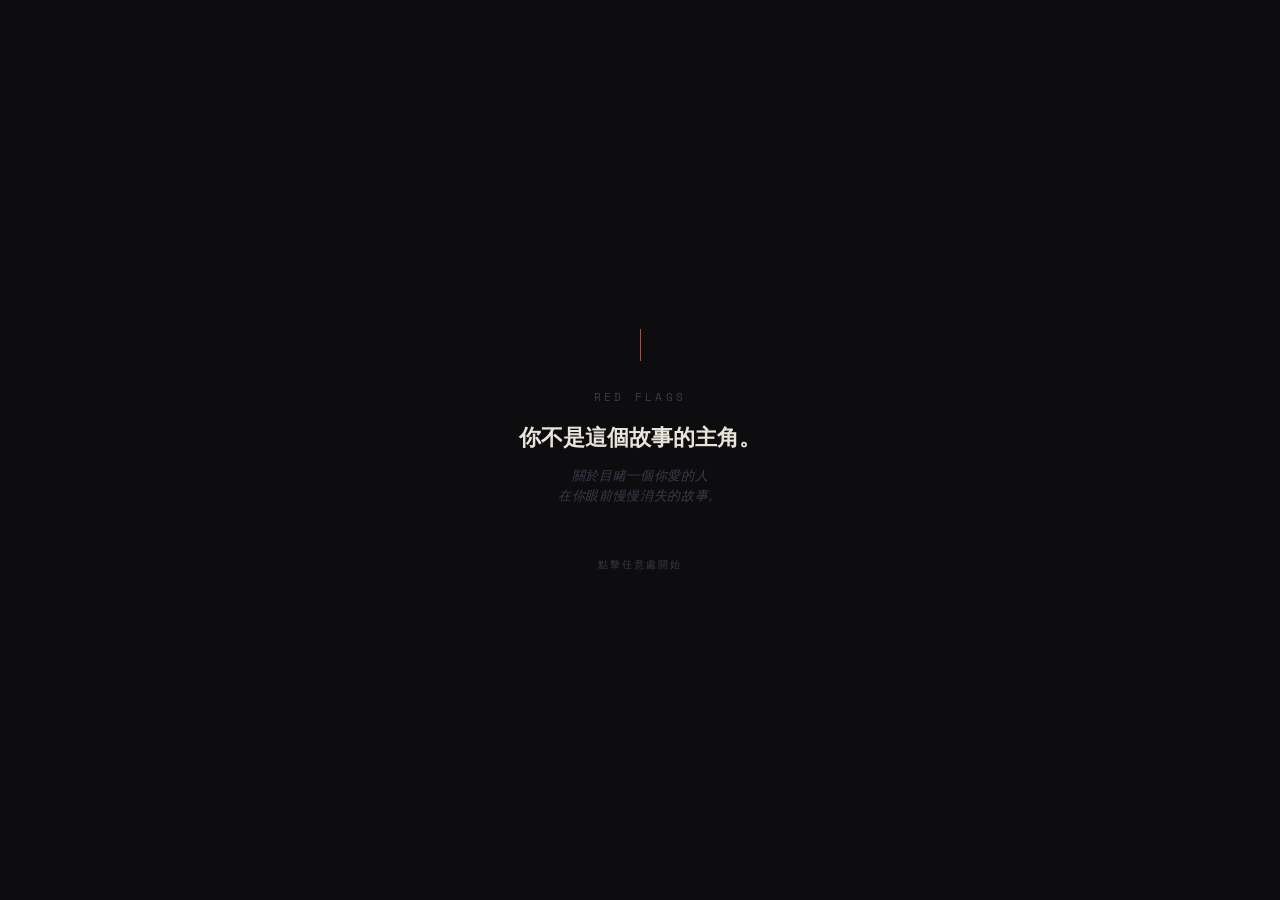
==== index.html @ 8259af72 "中文化全介面 + 側欄改為結局後才揭露 - 將所有 UI 標籤、故事對話、選項、結局文字翻譯為繁體中文 - 側欄（追蹤時間軸）遊戲進行中隱藏，進入結局畫面才顯示 - 解決手機畫面過窄問題（側欄不佔遊戲" ====
<!DOCTYPE html>
<html lang="zh-Hant">
<head>
<meta charset="UTF-8">
<meta name="viewport" content="width=device-width, initial-scale=1.0">
<title>Red Flags</title>
<link href="https://fonts.googleapis.com/css2?family=Lora:ital,wght@0,400;0,600;1,400&family=Space+Mono:ital@0;1&display=swap" rel="stylesheet">
<link rel="stylesheet" href="css/style.css">
</head>
<body>

<div class="title-screen" id="titleScreen" onclick="startGame()">
  <div class="title-accent"></div>
  <div class="title-line t1">Red Flags</div>
  <div class="title-line t2">你不是這個故事的主角。</div>
  <div class="title-line t3">關於目睹一個你愛的人<br>在你眼前慢慢消失的故事。</div>
  <div class="title-line t4">點擊任意處開始</div>
</div>

<div class="sa-delta" id="saDelta"></div>
<div class="telltale-prompt" id="telltalePrompt"></div>

<aside class="timeline" id="timelineSidebar">
  <div class="timeline-header">
    <div class="timeline-title">追蹤中</div>
    <div class="timeline-name">Hannah Chen</div>
    <div class="timeline-sub">31 歲 · 行銷</div>
  </div>
  <div class="sa-bar-wrap">
    <div class="sa-bar-label">自我察覺 <span id="saLabel">完整</span></div>
    <div class="sa-bar-track"><div class="sa-bar-fill" id="saBarFill" style="width:70%;background:var(--green)"></div></div>
  </div>
  <div class="last-noted-wrap" id="lastNotedWrap">
    <div class="last-noted-label">最後記錄</div>
    <div class="last-noted-text" id="lastNotedText">—</div>
  </div>
  <div class="timeline-scroll" id="timelineScroll"></div>
</aside>

<main class="main">
  <div class="chat-header">
    <div class="avatar" id="avatar">H</div>
    <div>
      <div class="chat-name">Hannah Chen</div>
      <div class="chat-status" id="chatStatus">2023年3月</div>
    </div>
  </div>
  <div class="messages" id="messages"></div>
  <div class="epilogue-screen" id="epilogueScreen"></div>
  <div class="choices" id="choicesArea" style="display:none">
    <div class="choices-label">你會怎麼回應？</div>
  </div>
  <div class="nav-area" id="navArea">
    <button class="nav-btn" id="prevBtn" onclick="navigate(-1)" disabled>← 上一段</button>
    <span class="nav-progress" id="navProgress">1 / 7</span>
    <button class="nav-btn" id="nextBtn" onclick="navigate(1)">下一段 →</button>
  </div>
</main>

<script src="js/stories/hannah.js"></script>
<script src="js/cases.js"></script>
<script src="js/engine.js"></script>
</body>
</html>
---- css/style.css ----
*, *::before, *::after { box-sizing:border-box; margin:0; padding:0; }
:root {
  --bg:#0d0d0f; --surface:#14141a; --surface2:#1c1c26;
  --border:#2a2a38; --text:#e8e4dc; --text-dim:#7a7590; --text-dimmer:#3d3a4a;
  --accent:#c9453a; --accent-soft:rgba(201,69,58,0.15);
  --green:#3a8a6e; --green-soft:rgba(58,138,110,0.12);
  --warning:#b8860b; --warning-soft:rgba(184,134,11,0.12);
  --font-serif:'Lora', serif; --font-mono:'Space Mono', monospace;
}
body { background:var(--bg); color:var(--text); font-family:var(--font-serif); height:100vh; display:flex; overflow:hidden; }

/* SIDEBAR */
.timeline { width:230px; min-width:230px; background:var(--surface); border-right:1px solid var(--border); display:none; flex-direction:column; overflow:hidden; }
.timeline.revealed { display:flex; }
.timeline-header { padding:20px 16px 14px; border-bottom:1px solid var(--border); }
.timeline-title { font-family:var(--font-mono); font-size:9px; letter-spacing:0.2em; color:var(--text-dim); text-transform:uppercase; }
.timeline-name { font-size:15px; font-weight:600; margin-top:4px; }
.timeline-sub { font-size:11px; color:var(--text-dim); margin-top:2px; font-family:var(--font-mono); }

/* self-awareness bar */
.sa-bar-wrap { padding:14px 16px 12px; border-bottom:1px solid var(--border); }
.sa-bar-label { font-family:var(--font-mono); font-size:9px; letter-spacing:0.15em; color:var(--text-dimmer); text-transform:uppercase; margin-bottom:6px; display:flex; justify-content:space-between; }
.sa-bar-label span { color:var(--text-dim); }
.sa-bar-track { height:3px; background:var(--border); border-radius:2px; overflow:hidden; }
.sa-bar-fill { height:100%; border-radius:2px; transition:width 0.6s ease, background 0.6s ease; }

.timeline-scroll { flex:1; overflow-y:auto; padding:16px 0; scrollbar-width:thin; scrollbar-color:var(--border) transparent; }
.month-label { font-family:var(--font-mono); font-size:9px; letter-spacing:0.15em; color:var(--text-dimmer); text-transform:uppercase; padding:8px 16px 4px; }
.event-item { padding:8px 16px 8px 36px; position:relative; cursor:pointer; transition:background 0.15s; border-left:2px solid transparent; }
.event-item:hover { background:var(--surface2); }
.event-item.active { background:var(--surface2); border-left-color:var(--accent); }
.event-item.locked { opacity:0.35; cursor:default; pointer-events:none; }
.event-dot { position:absolute; left:14px; top:50%; transform:translateY(-50%); width:7px; height:7px; border-radius:50%; background:var(--text-dimmer); }
.event-item.active .event-dot { background:var(--accent); }
.event-item.has-flag .event-dot { background:var(--warning); }
.event-item.danger .event-dot { background:var(--accent); }
.event-item.sweet .event-dot { background:var(--green); }
.event-line { position:absolute; left:17px; top:calc(50% + 4px); width:1px; height:calc(100% - 4px + 12px); background:var(--border); }
.event-title { font-size:12px; color:var(--text-dim); line-height:1.4; }
.event-item.active .event-title, .event-item:hover .event-title { color:var(--text); }
.event-date { font-family:var(--font-mono); font-size:9px; color:var(--text-dimmer); margin-top:2px; }

/* MAIN */
.main { flex:1; display:flex; flex-direction:column; overflow:hidden; }
.chat-header { padding:16px 24px; border-bottom:1px solid var(--border); display:flex; align-items:center; gap:12px; background:var(--surface); }
.avatar { width:36px; height:36px; border-radius:50%; background:linear-gradient(135deg,#4a3f6b,#2d3a5a); display:flex; align-items:center; justify-content:center; font-size:14px; flex-shrink:0; transition:all 0.8s; }
.avatar.faded { opacity:0.2; filter:grayscale(1) blur(0.5px); }
.chat-name { font-weight:600; font-size:15px; }
.chat-status { font-family:var(--font-mono); font-size:10px; color:var(--text-dim); margin-top:1px; }

.messages { flex:1; overflow-y:auto; padding:24px; display:flex; flex-direction:column; scrollbar-width:thin; scrollbar-color:var(--border) transparent; }
.msg-group { margin-bottom:20px; }
.msg-sender { font-family:var(--font-mono); font-size:10px; letter-spacing:0.1em; margin-bottom:6px; color:var(--text-dim); }
.msg-sender.her { color:#8b9fd4; }
.msg-sender.you { color:var(--green); text-align:right; }
.bubble-row { display:flex; flex-direction:column; gap:4px; margin-bottom:2px; }
.bubble-row.you { align-items:flex-end; }
.bubble { max-width:72%; padding:10px 14px; border-radius:16px; font-size:14px; line-height:1.6; white-space:pre-line; }
.bubble.her { background:var(--surface2); border-radius:4px 16px 16px 16px; }
.bubble.you { background:#1e3a2f; border-radius:16px 4px 16px 16px; color:#a8d4b8; text-align:right; }
.bubble.you.opt-b { background:#2a2a1e; color:#c8c4a0; }
.bubble-time { font-family:var(--font-mono); font-size:9px; color:var(--text-dimmer); margin-top:2px; padding:0 4px; }
.bubble-row.you .bubble-time { text-align:right; }

/* Typing indicator */
.typing-indicator { display:flex; align-items:center; gap:4px; padding:10px 14px; background:var(--surface2); border-radius:4px 16px 16px 16px; width:fit-content; min-width:44px; }
.typing-dot { width:5px; height:5px; border-radius:50%; background:var(--text-dimmer); animation:typingBounce 1.2s ease infinite; }
.typing-dot:nth-child(2) { animation-delay:0.2s; }
.typing-dot:nth-child(3) { animation-delay:0.4s; }
@keyframes typingBounce { 0%,60%,100%{transform:translateY(0);opacity:0.4} 30%{transform:translateY(-4px);opacity:1} }

.system-alert { margin:16px 0; padding:12px 16px; border-left:2px solid var(--warning); background:var(--warning-soft); border-radius:0 8px 8px 0; }
.system-alert.danger { border-left-color:var(--accent); background:var(--accent-soft); }
.system-label { font-family:var(--font-mono); font-size:9px; letter-spacing:0.15em; color:var(--warning); text-transform:uppercase; margin-bottom:4px; }
.system-alert.danger .system-label { color:var(--accent); }
.system-text { font-size:12px; color:var(--text-dim); line-height:1.5; font-family:var(--font-mono); white-space:pre-line; }

.romance-mirror { margin:20px 0; padding:16px 20px; border:1px solid var(--border); border-radius:8px; background:var(--surface); position:relative; overflow:hidden; }
.romance-mirror::before { content:''; position:absolute; top:0; left:0; right:0; height:2px; background:linear-gradient(90deg,transparent,var(--accent),transparent); }
.mirror-label { font-family:var(--font-mono); font-size:9px; letter-spacing:0.2em; color:var(--accent); text-transform:uppercase; margin-bottom:10px; }
.mirror-question { font-size:13px; color:var(--text-dim); font-style:italic; line-height:1.6; margin-bottom:12px; white-space:pre-line; }
.mirror-refs { display:flex; flex-wrap:wrap; gap:6px; }
.mirror-tag { font-family:var(--font-mono); font-size:10px; padding:3px 8px; border:1px solid var(--accent); border-radius:20px; color:var(--accent); opacity:0.7; }

/* SA delta toast */
.sa-delta { position:fixed; bottom:100px; right:24px; font-family:var(--font-mono); font-size:11px; padding:6px 12px; border-radius:4px; opacity:0; transition:opacity 0.3s; pointer-events:none; z-index:100; }
.sa-delta.pos { background:var(--green-soft); color:var(--green); border:1px solid var(--green); }
.sa-delta.neg { background:var(--accent-soft); color:var(--accent); border:1px solid var(--accent); }
.sa-delta.show { opacity:1; }

/* Telltale-style center prompt */
.telltale-prompt {
  position:fixed; bottom:140px; left:50%; transform:translateX(-50%);
  font-family:var(--font-mono); font-size:11px; letter-spacing:0.12em;
  color:var(--text-dimmer); background:var(--surface);
  border:1px solid var(--border); border-radius:3px;
  padding:7px 16px; white-space:nowrap;
  opacity:0; transition:opacity 0.5s ease;
  pointer-events:none; z-index:99;
}
.telltale-prompt.show { opacity:1; }

/* Last noted — sidebar below SA bar */
.last-noted-wrap {
  padding:10px 16px 12px; border-bottom:1px solid var(--border);
}
.last-noted-label {
  font-family:var(--font-mono); font-size:9px; letter-spacing:0.15em;
  color:var(--text-dimmer); text-transform:uppercase; margin-bottom:5px;
}
.last-noted-text {
  font-family:var(--font-serif); font-size:12px; color:var(--text-dimmer);
  font-style:italic; line-height:1.5;
  transition:opacity 0.4s ease;
}
.last-noted-text.updating { opacity:0; }

/* Choice annotation (small italic below each button) */
.choice-note {
  font-family:var(--font-mono); font-size:10px; color:var(--text-dimmer);
  font-style:italic; padding:4px 14px 6px; line-height:1.4;
  display:none;
}

/* EPILOGUE */
.epilogue-screen { flex:1; overflow-y:auto; padding:40px 48px; display:none; flex-direction:column; scrollbar-width:thin; scrollbar-color:var(--border) transparent; }
.epilogue-screen.visible { display:flex; animation:fadeIn 1s ease both; }

.ep-sa-status { display:flex; align-items:center; gap:16px; padding:16px 20px; background:var(--surface); border:1px solid var(--border); border-radius:6px; margin-bottom:40px; }
.ep-sa-label { font-family:var(--font-mono); font-size:9px; letter-spacing:0.15em; color:var(--text-dimmer); text-transform:uppercase; }
.ep-sa-value { font-family:var(--font-mono); font-size:12px; color:var(--text-dim); margin-top:3px; }
.ep-sa-value.high { color:var(--green); }
.ep-sa-value.mid { color:var(--warning); }
.ep-sa-value.low { color:var(--accent); }

.ck-log { margin-bottom:48px; }
.ck-log-header { display:flex; justify-content:space-between; align-items:baseline; border-bottom:1px solid var(--border); padding-bottom:10px; margin-bottom:0; }
.ck-log-subject { font-family:var(--font-mono); font-size:11px; color:var(--text-dim); letter-spacing:0.1em; }
.ck-log-date { font-family:var(--font-mono); font-size:10px; color:var(--text-dimmer); }
.ck-entry { padding:16px 0; border-bottom:1px solid var(--border); display:flex; gap:20px; animation:fadeUp 0.4s ease both; }
.ck-entry-date { font-family:var(--font-mono); font-size:10px; color:var(--text-dimmer); min-width:90px; padding-top:2px; flex-shrink:0; }
.ck-entry-body { flex:1; }
.ck-entry-title { font-family:var(--font-mono); font-size:11px; color:var(--text-dim); margin-bottom:6px; letter-spacing:0.05em; }
.ck-entry-text { font-size:13px; color:var(--text-dim); line-height:1.8; white-space:pre-line; }
.ck-entry-text.void { color:var(--text-dimmer); font-family:var(--font-mono); font-size:11px; }
.ck-entry.rare { border-left:2px solid var(--accent); padding-left:14px; margin-left:-16px; }
.ck-entry.rare .ck-entry-title { color:var(--accent); }

.last-online-strip { display:flex; align-items:center; gap:10px; padding:14px 18px; background:var(--surface); border:1px solid var(--border); border-radius:6px; margin:24px 0; }
.lo-dot { width:8px; height:8px; border-radius:50%; background:var(--text-dimmer); flex-shrink:0; }
.lo-text { font-family:var(--font-mono); font-size:11px; color:var(--text-dimmer); }

.your-voice { margin:32px 0; padding:20px 24px; border-left:2px solid var(--border); }
.your-voice-label { font-family:var(--font-mono); font-size:9px; letter-spacing:0.2em; color:var(--text-dimmer); text-transform:uppercase; margin-bottom:12px; }
.your-voice-text { font-size:14px; color:var(--text-dim); line-height:1.9; font-style:italic; white-space:pre-line; }

.stat-block { margin-top:48px; padding-top:24px; border-top:1px solid var(--border); text-align:center; }
.stat-main { font-family:var(--font-mono); font-size:13px; color:var(--accent); letter-spacing:0.06em; line-height:2; }
.stat-sub { font-family:var(--font-mono); font-size:10px; color:var(--text-dimmer); margin-top:8px; line-height:2; }
.resources { margin-top:16px; font-family:var(--font-mono); font-size:10px; color:var(--text-dimmer); line-height:2.2; }

/* Epilogue Mirror */
.ep-mirror {
  margin:0 0 48px; padding:28px 32px;
  border:1px solid var(--border); border-radius:6px;
  background:var(--surface); position:relative; overflow:hidden;
}
.ep-mirror::before {
  content:''; position:absolute; top:0; left:0; right:0; height:2px;
  background:linear-gradient(90deg,transparent,var(--text-dimmer),transparent);
}
.ep-mirror-label {
  font-family:var(--font-mono); font-size:9px; letter-spacing:0.2em;
  color:var(--text-dimmer); text-transform:uppercase; margin-bottom:20px;
}
.ep-mirror-text {
  font-size:14px; color:var(--text-dim); line-height:2.1;
  white-space:pre-line; margin-bottom:20px;
}
.ep-mirror-sources {
  font-family:var(--font-mono); font-size:10px; color:var(--text-dimmer);
  margin-bottom:6px; letter-spacing:0.05em;
}
.ep-mirror-tags { display:flex; flex-wrap:wrap; gap:6px; }
.ep-mirror-tag {
  font-family:var(--font-mono); font-size:10px; padding:3px 10px;
  border:1px solid var(--border); border-radius:20px; color:var(--text-dimmer);
}

/* Case reference block */
.ep-cases { margin:0 0 48px; }
.ep-cases-header {
  display:flex; justify-content:space-between; align-items:baseline;
  border-bottom:1px solid var(--border); padding-bottom:10px; margin-bottom:0;
}
.ep-cases-title {
  font-family:var(--font-mono); font-size:11px; color:var(--text-dim); letter-spacing:0.1em;
}
.ep-cases-sub {
  font-family:var(--font-mono); font-size:10px; color:var(--text-dimmer);
}
.ep-case-entry {
  padding:18px 0; border-bottom:1px solid var(--border);
  display:flex; gap:20px; animation:fadeUp 0.4s ease both;
}
.ep-case-type {
  font-family:var(--font-mono); font-size:9px; letter-spacing:0.1em;
  color:var(--text-dimmer); text-transform:uppercase;
  min-width:60px; padding-top:3px; flex-shrink:0;
}
.ep-case-type.real { color:var(--accent); opacity:0.7; }
.ep-case-type.fiction { color:#8b9fd4; opacity:0.7; }
.ep-case-body { flex:1; }
.ep-case-title {
  font-family:var(--font-mono); font-size:11px; color:var(--text-dim);
  margin-bottom:6px; letter-spacing:0.04em;
}
.ep-case-quote {
  font-size:13px; color:var(--text-dimmer); line-height:1.8;
  font-style:italic; margin-bottom:4px;
}

.replay-area { margin-top:40px; text-align:center; padding-bottom:40px; }
.replay-btn { font-family:var(--font-mono); font-size:11px; letter-spacing:0.1em; color:var(--text-dimmer); background:none; border:1px solid var(--border); padding:8px 20px; border-radius:4px; cursor:pointer; transition:all 0.15s; }
.replay-btn:hover { color:var(--text); border-color:var(--text-dim); }
.replay-note { font-family:var(--font-mono); font-size:10px; color:var(--text-dimmer); margin-top:10px; }

.choices { padding:16px 24px 20px; border-top:1px solid var(--border); background:var(--surface); display:flex; flex-direction:column; gap:8px; }
.choices-label { font-family:var(--font-mono); font-size:9px; letter-spacing:0.15em; color:var(--text-dimmer); text-transform:uppercase; margin-bottom:4px; }
.choice-btn { background:var(--surface2); border:1px solid var(--border); border-radius:8px; padding:10px 14px; color:var(--text-dim); font-size:13px; font-family:var(--font-serif); cursor:pointer; text-align:left; transition:all 0.15s; line-height:1.5; }
.choice-btn:hover { border-color:var(--text-dimmer); color:var(--text); background:#1e1e28; }
.choice-btn.sel-a { border-color:var(--green); color:#a8d4b8; background:var(--green-soft); }
.choice-btn.sel-b { border-color:var(--warning); color:#d4c080; background:var(--warning-soft); }
.nav-area { padding:12px 24px; border-top:1px solid var(--border); display:flex; justify-content:space-between; align-items:center; background:var(--surface); }
.nav-btn { font-family:var(--font-mono); font-size:11px; letter-spacing:0.1em; color:var(--text-dim); background:none; border:1px solid var(--border); padding:7px 14px; border-radius:4px; cursor:pointer; transition:all 0.15s; }
.nav-btn:hover { color:var(--text); border-color:var(--text-dim); }
.nav-btn:disabled { opacity:0.2; cursor:default; }
.nav-progress { font-family:var(--font-mono); font-size:10px; color:var(--text-dimmer); }

@keyframes fadeUp { from{opacity:0;transform:translateY(8px)} to{opacity:1;transform:translateY(0)} }
@keyframes fadeIn { from{opacity:0} to{opacity:1} }
.msg-group, .system-alert, .romance-mirror { animation:fadeUp 0.35s ease both; }
::-webkit-scrollbar { width:4px; }
::-webkit-scrollbar-thumb { background:var(--border); border-radius:2px; }

/* TITLE SCREEN */
.title-screen {
  position:fixed; inset:0; background:var(--bg);
  display:flex; flex-direction:column; align-items:center; justify-content:center;
  z-index:1000; cursor:pointer;
}
.title-screen.hiding {
  animation:fadeIn 0.6s ease reverse both;
  pointer-events:none;
}
.title-line {
  font-family:var(--font-mono); color:var(--text-dimmer);
  text-align:center; opacity:0;
}
.title-line.t1 {
  font-size:11px; letter-spacing:0.3em; text-transform:uppercase;
  animation:fadeUp 0.8s ease 0.3s both;
}
.title-line.t2 {
  font-size:22px; color:var(--text); font-family:var(--font-serif);
  font-weight:600; margin:18px 0 12px;
  animation:fadeUp 0.8s ease 0.9s both;
}
.title-line.t3 {
  font-size:13px; letter-spacing:0.05em; font-style:italic;
  animation:fadeUp 0.8s ease 1.5s both;
}
.title-line.t4 {
  font-size:10px; letter-spacing:0.2em; text-transform:uppercase;
  margin-top:52px; color:var(--text-dimmer);
  animation:fadeUp 0.8s ease 2.4s both;
}
.title-accent {
  width:1px; height:32px; background:var(--accent);
  margin:0 auto 28px;
  animation:fadeIn 0.6s ease 0.6s both;
  opacity:0;
}

/* MOBILE RESPONSIVE */
@media (max-width: 680px) {
  body { flex-direction:column; overflow:hidden; }

  .timeline.revealed {
    width:100%; min-width:0;
    border-right:none; border-bottom:1px solid var(--border);
    flex-direction:row; align-items:stretch;
    height:auto; flex-shrink:0; overflow:hidden;
  }
  .timeline-header { padding:10px 14px; border-bottom:none; border-right:1px solid var(--border); min-width:120px; flex-shrink:0; }
  .timeline-title { display:none; }
  .timeline-name { font-size:13px; }
  .timeline-sub { font-size:10px; margin-top:1px; }

  .sa-bar-wrap {
    padding:10px 14px; border-bottom:none; border-right:1px solid var(--border);
    flex-shrink:0; min-width:110px; display:flex; flex-direction:column; justify-content:center;
  }
  .sa-bar-label { font-size:8px; margin-bottom:4px; }

  .last-noted-wrap { display:none; }

  .timeline-scroll {
    flex:1; overflow-x:auto; overflow-y:hidden;
    display:flex; flex-direction:row; align-items:center;
    padding:0 12px; gap:0;
  }
  .month-label { display:none; }
  .event-item {
    padding:8px 10px 8px 22px; border-left:none;
    border-bottom:2px solid transparent; white-space:nowrap;
    flex-shrink:0;
  }
  .event-item.active { border-left:none; border-bottom-color:var(--accent); }
  .event-line { display:none; }
  .event-dot { left:8px; }
  .event-date { display:none; }
  .event-title { font-size:11px; }

  .main { flex:1; overflow:hidden; min-height:0; }

  .chat-header { padding:10px 14px; }
  .avatar { width:28px; height:28px; font-size:11px; }
  .chat-name { font-size:13px; }
  .chat-status { font-size:9px; }

  .messages { padding:14px; }
  .bubble { max-width:88%; font-size:13px; }

  .choices { padding:12px 14px 14px; gap:6px; }
  .choice-btn { padding:12px 14px; font-size:13px; min-height:48px; }
  .nav-area { padding:10px 14px; }
  .nav-btn { padding:9px 14px; font-size:11px; min-height:44px; }

  .epilogue-screen { padding:20px 18px; }
  .ep-mirror { padding:20px 18px; }
  .ep-mirror-text { font-size:13px; }
  .ep-case-entry { gap:12px; }
  .ep-case-type { min-width:44px; font-size:8px; }

  .telltale-prompt { font-size:10px; bottom:100px; max-width:80vw; text-align:center; white-space:normal; }

  .sa-delta { bottom:80px; right:12px; font-size:10px; }

  .title-line.t2 { font-size:18px; }
  .title-line.t3 { font-size:12px; padding:0 32px; }
}
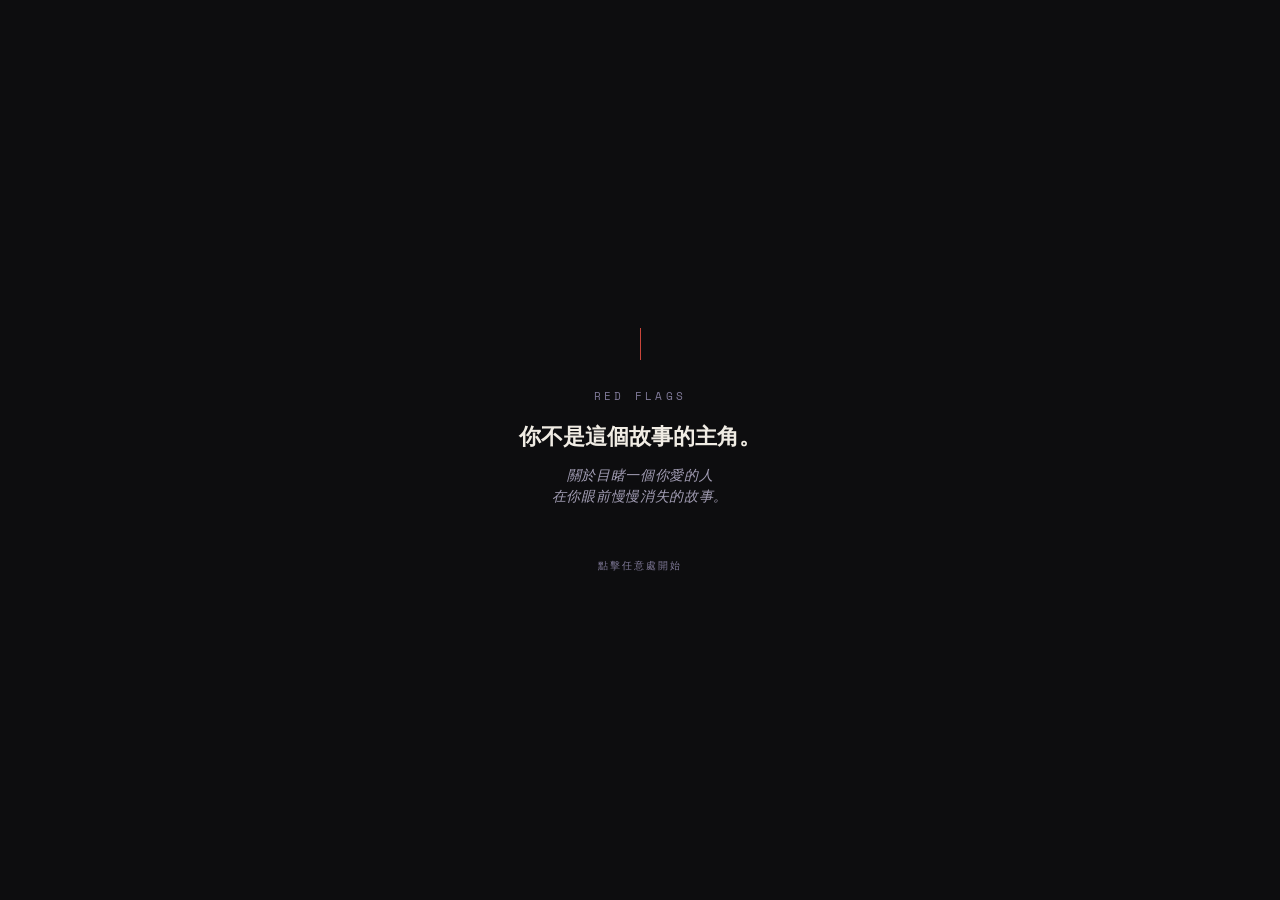
==== commit 9b3fc11c: "Hannah 實驗收尾：時間蒙太奇＋零回饋修正＋可讀性與節奏調整＋回顧側欄 - 移除 SA delta toast（違反零回饋立場的舊設計殘留） - 新增四段章節間「碎片蒙太奇」過場（6月/8月/10" ====
--- a/index.html
+++ b/index.html
@@ -17,8 +17,8 @@
   <div class="title-line t4">點擊任意處開始</div>
 </div>
 
-<div class="sa-delta" id="saDelta"></div>
 <div class="telltale-prompt" id="telltalePrompt"></div>
+<div class="interlude" id="interludeScreen"></div>
 
 <aside class="timeline" id="timelineSidebar">
   <div class="timeline-header">
@@ -44,6 +44,7 @@
       <div class="chat-name">Hannah Chen</div>
       <div class="chat-status" id="chatStatus">2023年3月</div>
     </div>
+    <button class="peek-btn" id="peekBtn" onclick="togglePeek()">回顧</button>
   </div>
   <div class="messages" id="messages"></div>
   <div class="epilogue-screen" id="epilogueScreen"></div>
--- a/css/style.css
+++ b/css/style.css
@@ -1,7 +1,7 @@
 *, *::before, *::after { box-sizing:border-box; margin:0; padding:0; }
 :root {
   --bg:#0d0d0f; --surface:#14141a; --surface2:#1c1c26;
-  --border:#2a2a38; --text:#e8e4dc; --text-dim:#7a7590; --text-dimmer:#3d3a4a;
+  --border:#2a2a38; --text:#f0ece4; --text-dim:#a39eb5; --text-dimmer:#807a99;
   --accent:#c9453a; --accent-soft:rgba(201,69,58,0.15);
   --green:#3a8a6e; --green-soft:rgba(58,138,110,0.12);
   --warning:#b8860b; --warning-soft:rgba(184,134,11,0.12);
@@ -12,6 +12,14 @@
 /* SIDEBAR */
 .timeline { width:230px; min-width:230px; background:var(--surface); border-right:1px solid var(--border); display:none; flex-direction:column; overflow:hidden; }
 .timeline.revealed { display:flex; }
+
+/* 遊戲中的「回顧」模式：只給足跡，不給 SA 條與未來事件 */
+.timeline.peek { display:flex; }
+.timeline.peek .sa-bar-wrap { display:none; }
+.timeline.peek .event-item.locked, .timeline.peek .month-label.locked { display:none; }
+
+.peek-btn { margin-left:auto; font-family:var(--font-mono); font-size:11px; letter-spacing:0.1em; color:var(--text-dim); background:none; border:1px solid var(--border); border-radius:4px; padding:6px 14px; cursor:pointer; transition:all 0.15s; }
+.peek-btn:hover { color:var(--text); border-color:var(--text-dim); }
 .timeline-header { padding:20px 16px 14px; border-bottom:1px solid var(--border); }
 .timeline-title { font-family:var(--font-mono); font-size:9px; letter-spacing:0.2em; color:var(--text-dim); text-transform:uppercase; }
 .timeline-name { font-size:15px; font-weight:600; margin-top:4px; }
@@ -36,7 +44,7 @@
 .event-item.danger .event-dot { background:var(--accent); }
 .event-item.sweet .event-dot { background:var(--green); }
 .event-line { position:absolute; left:17px; top:calc(50% + 4px); width:1px; height:calc(100% - 4px + 12px); background:var(--border); }
-.event-title { font-size:12px; color:var(--text-dim); line-height:1.4; }
+.event-title { font-size:13px; color:var(--text-dim); line-height:1.4; }
 .event-item.active .event-title, .event-item:hover .event-title { color:var(--text); }
 .event-date { font-family:var(--font-mono); font-size:9px; color:var(--text-dimmer); margin-top:2px; }
 
@@ -50,16 +58,16 @@
 
 .messages { flex:1; overflow-y:auto; padding:24px; display:flex; flex-direction:column; scrollbar-width:thin; scrollbar-color:var(--border) transparent; }
 .msg-group { margin-bottom:20px; }
-.msg-sender { font-family:var(--font-mono); font-size:10px; letter-spacing:0.1em; margin-bottom:6px; color:var(--text-dim); }
+.msg-sender { font-family:var(--font-mono); font-size:11px; letter-spacing:0.1em; margin-bottom:6px; color:var(--text-dim); }
 .msg-sender.her { color:#8b9fd4; }
 .msg-sender.you { color:var(--green); text-align:right; }
 .bubble-row { display:flex; flex-direction:column; gap:4px; margin-bottom:2px; }
 .bubble-row.you { align-items:flex-end; }
-.bubble { max-width:72%; padding:10px 14px; border-radius:16px; font-size:14px; line-height:1.6; white-space:pre-line; }
+.bubble { max-width:72%; padding:10px 14px; border-radius:16px; font-size:16px; line-height:1.75; white-space:pre-line; }
 .bubble.her { background:var(--surface2); border-radius:4px 16px 16px 16px; }
-.bubble.you { background:#1e3a2f; border-radius:16px 4px 16px 16px; color:#a8d4b8; text-align:right; }
-.bubble.you.opt-b { background:#2a2a1e; color:#c8c4a0; }
-.bubble-time { font-family:var(--font-mono); font-size:9px; color:var(--text-dimmer); margin-top:2px; padding:0 4px; }
+.bubble.you { background:#1e3a2f; border-radius:16px 4px 16px 16px; color:#c5e6d1; text-align:right; }
+.bubble.you.opt-b { background:#2a2a1e; color:#ded9ba; }
+.bubble-time { font-family:var(--font-mono); font-size:10px; color:var(--text-dimmer); margin-top:2px; padding:0 4px; }
 .bubble-row.you .bubble-time { text-align:right; }
 
 /* Typing indicator */
@@ -73,29 +81,31 @@
 .system-alert.danger { border-left-color:var(--accent); background:var(--accent-soft); }
 .system-label { font-family:var(--font-mono); font-size:9px; letter-spacing:0.15em; color:var(--warning); text-transform:uppercase; margin-bottom:4px; }
 .system-alert.danger .system-label { color:var(--accent); }
-.system-text { font-size:12px; color:var(--text-dim); line-height:1.5; font-family:var(--font-mono); white-space:pre-line; }
+.system-text { font-size:13px; color:var(--text-dim); line-height:1.6; font-family:var(--font-mono); white-space:pre-line; }
 
 .romance-mirror { margin:20px 0; padding:16px 20px; border:1px solid var(--border); border-radius:8px; background:var(--surface); position:relative; overflow:hidden; }
 .romance-mirror::before { content:''; position:absolute; top:0; left:0; right:0; height:2px; background:linear-gradient(90deg,transparent,var(--accent),transparent); }
-.mirror-label { font-family:var(--font-mono); font-size:9px; letter-spacing:0.2em; color:var(--accent); text-transform:uppercase; margin-bottom:10px; }
-.mirror-question { font-size:13px; color:var(--text-dim); font-style:italic; line-height:1.6; margin-bottom:12px; white-space:pre-line; }
+.mirror-label { font-family:var(--font-mono); font-size:11px; letter-spacing:0.2em; color:var(--accent); text-transform:uppercase; margin-bottom:10px; }
+.mirror-question { font-size:15px; color:var(--text); font-style:italic; line-height:1.7; margin-bottom:12px; white-space:pre-line; }
 .mirror-refs { display:flex; flex-wrap:wrap; gap:6px; }
 .mirror-tag { font-family:var(--font-mono); font-size:10px; padding:3px 8px; border:1px solid var(--accent); border-radius:20px; color:var(--accent); opacity:0.7; }
 
-/* SA delta toast */
-.sa-delta { position:fixed; bottom:100px; right:24px; font-family:var(--font-mono); font-size:11px; padding:6px 12px; border-radius:4px; opacity:0; transition:opacity 0.3s; pointer-events:none; z-index:100; }
-.sa-delta.pos { background:var(--green-soft); color:var(--green); border:1px solid var(--green); }
-.sa-delta.neg { background:var(--accent-soft); color:var(--accent); border:1px solid var(--accent); }
-.sa-delta.show { opacity:1; }
+/* Interlude — 章節之間的時間流逝蒙太奇 */
+.interlude { position:fixed; inset:0; background:var(--bg); z-index:200; display:flex; flex-direction:column; align-items:center; justify-content:center; text-align:center; padding:40px 24px; cursor:pointer; opacity:0; pointer-events:none; transition:opacity 0.6s ease; }
+.interlude.visible { opacity:1; pointer-events:auto; }
+.interlude-period { font-family:var(--font-mono); font-size:11px; letter-spacing:0.25em; color:var(--text-dimmer); margin-bottom:36px; }
+.interlude-text { font-size:17px; line-height:2.1; color:var(--text); white-space:pre-line; max-width:440px; min-height:160px; opacity:0; transition:opacity 0.5s ease; }
+.interlude-text.show { opacity:1; }
+.interlude-hint { font-family:var(--font-mono); font-size:10px; letter-spacing:0.15em; color:var(--text-dimmer); margin-top:44px; }
 
 /* Telltale-style center prompt */
 .telltale-prompt {
   position:fixed; bottom:140px; left:50%; transform:translateX(-50%);
-  font-family:var(--font-mono); font-size:11px; letter-spacing:0.12em;
-  color:var(--text-dimmer); background:var(--surface);
-  border:1px solid var(--border); border-radius:3px;
-  padding:7px 16px; white-space:nowrap;
-  opacity:0; transition:opacity 0.5s ease;
+  font-family:var(--font-mono); font-size:12px; letter-spacing:0.12em;
+  color:var(--text); background:#262633;
+  border:1px solid #3e3e52; border-radius:3px;
+  padding:9px 18px; white-space:nowrap;
+  opacity:0; transition:opacity 0.6s ease;
   pointer-events:none; z-index:99;
 }
 .telltale-prompt.show { opacity:1; }
@@ -141,7 +151,7 @@
 .ck-entry-date { font-family:var(--font-mono); font-size:10px; color:var(--text-dimmer); min-width:90px; padding-top:2px; flex-shrink:0; }
 .ck-entry-body { flex:1; }
 .ck-entry-title { font-family:var(--font-mono); font-size:11px; color:var(--text-dim); margin-bottom:6px; letter-spacing:0.05em; }
-.ck-entry-text { font-size:13px; color:var(--text-dim); line-height:1.8; white-space:pre-line; }
+.ck-entry-text { font-size:15px; color:var(--text); line-height:1.8; white-space:pre-line; }
 .ck-entry-text.void { color:var(--text-dimmer); font-family:var(--font-mono); font-size:11px; }
 .ck-entry.rare { border-left:2px solid var(--accent); padding-left:14px; margin-left:-16px; }
 .ck-entry.rare .ck-entry-title { color:var(--accent); }
@@ -152,12 +162,12 @@
 
 .your-voice { margin:32px 0; padding:20px 24px; border-left:2px solid var(--border); }
 .your-voice-label { font-family:var(--font-mono); font-size:9px; letter-spacing:0.2em; color:var(--text-dimmer); text-transform:uppercase; margin-bottom:12px; }
-.your-voice-text { font-size:14px; color:var(--text-dim); line-height:1.9; font-style:italic; white-space:pre-line; }
+.your-voice-text { font-size:15px; color:var(--text); line-height:1.9; font-style:italic; white-space:pre-line; }
 
 .stat-block { margin-top:48px; padding-top:24px; border-top:1px solid var(--border); text-align:center; }
-.stat-main { font-family:var(--font-mono); font-size:13px; color:var(--accent); letter-spacing:0.06em; line-height:2; }
-.stat-sub { font-family:var(--font-mono); font-size:10px; color:var(--text-dimmer); margin-top:8px; line-height:2; }
-.resources { margin-top:16px; font-family:var(--font-mono); font-size:10px; color:var(--text-dimmer); line-height:2.2; }
+.stat-main { font-family:var(--font-mono); font-size:14px; color:var(--accent); letter-spacing:0.06em; line-height:2; }
+.stat-sub { font-family:var(--font-mono); font-size:11px; color:var(--text-dim); margin-top:8px; line-height:2; }
+.resources { margin-top:16px; font-family:var(--font-mono); font-size:11px; color:var(--text-dim); line-height:2.2; }
 
 /* Epilogue Mirror */
 .ep-mirror {
@@ -170,11 +180,11 @@
   background:linear-gradient(90deg,transparent,var(--text-dimmer),transparent);
 }
 .ep-mirror-label {
-  font-family:var(--font-mono); font-size:9px; letter-spacing:0.2em;
-  color:var(--text-dimmer); text-transform:uppercase; margin-bottom:20px;
+  font-family:var(--font-mono); font-size:11px; letter-spacing:0.2em;
+  color:var(--text-dim); text-transform:uppercase; margin-bottom:20px;
 }
 .ep-mirror-text {
-  font-size:14px; color:var(--text-dim); line-height:2.1;
+  font-size:15px; color:var(--text); line-height:2.1;
   white-space:pre-line; margin-bottom:20px;
 }
 .ep-mirror-sources {
@@ -216,7 +226,7 @@
   margin-bottom:6px; letter-spacing:0.04em;
 }
 .ep-case-quote {
-  font-size:13px; color:var(--text-dimmer); line-height:1.8;
+  font-size:14px; color:var(--text-dim); line-height:1.8;
   font-style:italic; margin-bottom:4px;
 }
 
@@ -227,7 +237,7 @@
 
 .choices { padding:16px 24px 20px; border-top:1px solid var(--border); background:var(--surface); display:flex; flex-direction:column; gap:8px; }
 .choices-label { font-family:var(--font-mono); font-size:9px; letter-spacing:0.15em; color:var(--text-dimmer); text-transform:uppercase; margin-bottom:4px; }
-.choice-btn { background:var(--surface2); border:1px solid var(--border); border-radius:8px; padding:10px 14px; color:var(--text-dim); font-size:13px; font-family:var(--font-serif); cursor:pointer; text-align:left; transition:all 0.15s; line-height:1.5; }
+.choice-btn { background:var(--surface2); border:1px solid var(--border); border-radius:8px; padding:12px 16px; color:var(--text); font-size:15px; font-family:var(--font-serif); cursor:pointer; text-align:left; transition:all 0.15s; line-height:1.6; }
 .choice-btn:hover { border-color:var(--text-dimmer); color:var(--text); background:#1e1e28; }
 .choice-btn.sel-a { border-color:var(--green); color:#a8d4b8; background:var(--green-soft); }
 .choice-btn.sel-b { border-color:var(--warning); color:#d4c080; background:var(--warning-soft); }
@@ -267,7 +277,7 @@
   animation:fadeUp 0.8s ease 0.9s both;
 }
 .title-line.t3 {
-  font-size:13px; letter-spacing:0.05em; font-style:italic;
+  font-size:14px; letter-spacing:0.05em; font-style:italic; color:var(--text-dim);
   animation:fadeUp 0.8s ease 1.5s both;
 }
 .title-line.t4 {
@@ -286,7 +296,7 @@
 @media (max-width: 680px) {
   body { flex-direction:column; overflow:hidden; }
 
-  .timeline.revealed {
+  .timeline.revealed, .timeline.peek {
     width:100%; min-width:0;
     border-right:none; border-bottom:1px solid var(--border);
     flex-direction:row; align-items:stretch;
@@ -330,10 +340,10 @@
   .chat-status { font-size:9px; }
 
   .messages { padding:14px; }
-  .bubble { max-width:88%; font-size:13px; }
+  .bubble { max-width:88%; font-size:15px; }
 
   .choices { padding:12px 14px 14px; gap:6px; }
-  .choice-btn { padding:12px 14px; font-size:13px; min-height:48px; }
+  .choice-btn { padding:12px 14px; font-size:14px; min-height:48px; }
   .nav-area { padding:10px 14px; }
   .nav-btn { padding:9px 14px; font-size:11px; min-height:44px; }
 
@@ -345,8 +355,6 @@
 
   .telltale-prompt { font-size:10px; bottom:100px; max-width:80vw; text-align:center; white-space:normal; }
 
-  .sa-delta { bottom:80px; right:12px; font-size:10px; }
-
   .title-line.t2 { font-size:18px; }
   .title-line.t3 { font-size:12px; padding:0 32px; }
 }
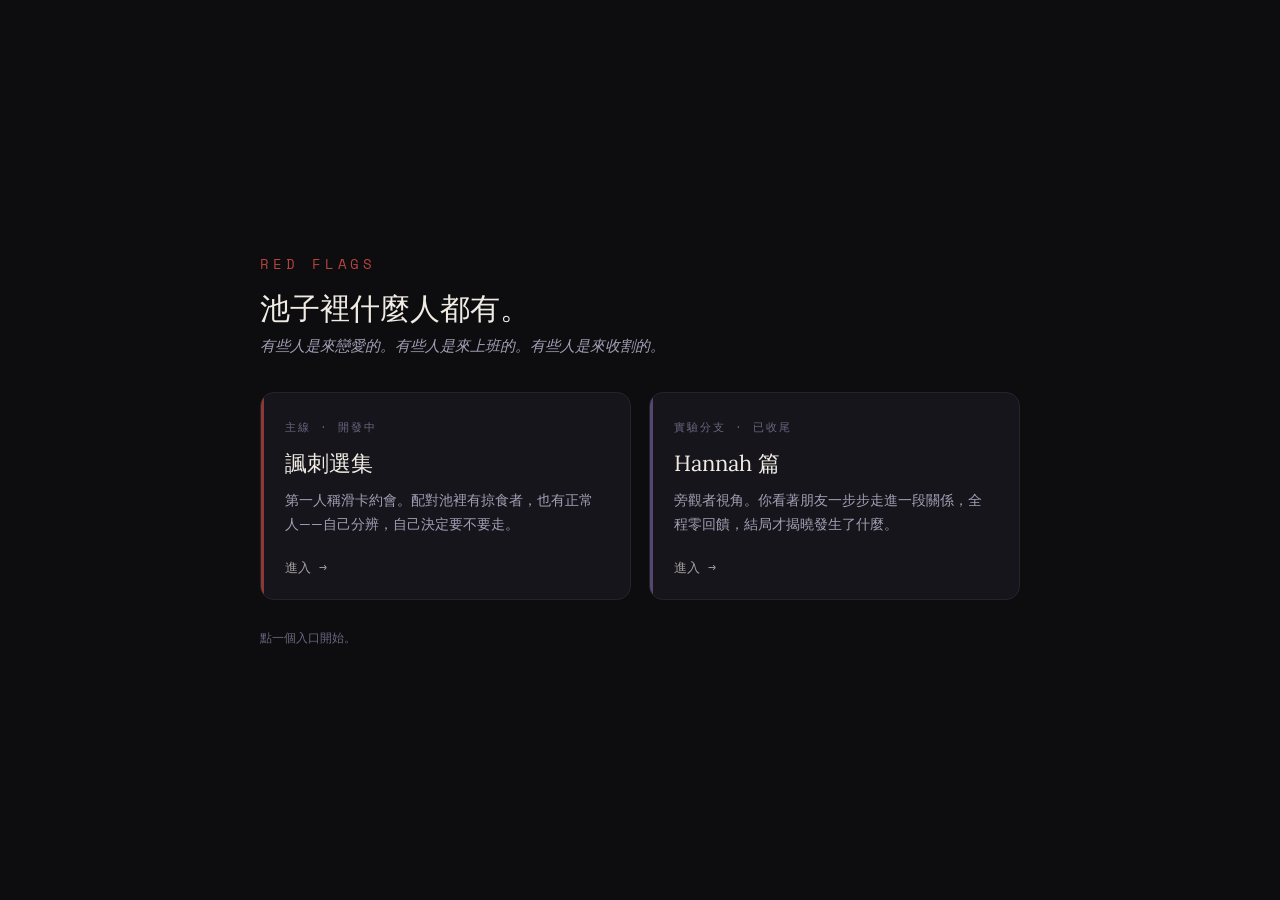
==== commit 6d0c05d8: "諷刺選集：EP3 Julian 上線＋對話改自然口語＋入口選單頁＋角色擴充流程 - 新增 EP3 自戀型 Julian（6 拍 6 結局；讀傷、偷穿好人皮、特質逆流） - 引擎：新增特質 selfdo" ====
--- a/index.html
+++ b/index.html
@@ -4,62 +4,83 @@
 <meta charset="UTF-8">
 <meta name="viewport" content="width=device-width, initial-scale=1.0">
 <title>Red Flags</title>
-<link href="https://fonts.googleapis.com/css2?family=Lora:ital,wght@0,400;0,600;1,400&family=Space+Mono:ital@0;1&display=swap" rel="stylesheet">
-<link rel="stylesheet" href="css/style.css">
+<link href="https://fonts.googleapis.com/css2?family=Lora:ital,wght@0,400;0,600;1,400&family=Space+Mono&display=swap" rel="stylesheet">
+<style>
+  :root{
+    --bg:#0d0d0f; --ink:#f0ece4; --dim:#a39eb5; --dimmer:#6b6680;
+    --line:#26232e; --card:#16151b;
+    --red:#b6443f; --purple:#6a5a8c;
+  }
+  *{box-sizing:border-box; margin:0; padding:0;}
+  body{
+    background:var(--bg); color:var(--ink);
+    font-family:'Lora', Georgia, serif;
+    min-height:100vh; display:flex; align-items:center; justify-content:center;
+    padding:32px 20px;
+  }
+  .landing{ width:100%; max-width:760px; animation:fade .8s ease both; }
+  @keyframes fade{ from{opacity:0; transform:translateY(12px);} to{opacity:1; transform:none;} }
+
+  .brand{
+    font-family:'Space Mono', monospace; letter-spacing:.28em;
+    font-size:14px; color:var(--red); margin-bottom:14px;
+  }
+  .headline{ font-size:30px; line-height:1.35; margin-bottom:8px; }
+  .tagline{ color:var(--dim); font-size:15px; margin-bottom:36px; font-style:italic; }
+
+  .cards{ display:grid; grid-template-columns:1fr 1fr; gap:18px; }
+  @media (max-width:620px){ .cards{ grid-template-columns:1fr; } }
+
+  .entry{
+    display:block; text-decoration:none; color:inherit;
+    background:var(--card); border:1px solid var(--line); border-radius:14px;
+    padding:26px 24px 22px; position:relative; overflow:hidden;
+    transition:transform .25s ease, border-color .25s ease, box-shadow .25s ease;
+  }
+  .entry::before{
+    content:''; position:absolute; left:0; top:0; bottom:0; width:3px;
+    background:var(--red); opacity:.75; transition:opacity .25s ease;
+  }
+  .entry.hannah::before{ background:var(--purple); }
+  .entry:hover{ transform:translateY(-4px); border-color:#3a3646; box-shadow:0 14px 40px rgba(0,0,0,.45); }
+  .entry:hover::before{ opacity:1; }
+
+  .tag{
+    font-family:'Space Mono', monospace; font-size:11px; letter-spacing:.18em;
+    color:var(--dimmer); margin-bottom:14px;
+  }
+  .entry.hannah .tag{ color:var(--dimmer); }
+  .title{ font-size:22px; margin-bottom:10px; }
+  .desc{ color:var(--dim); font-size:14px; line-height:1.7; margin-bottom:20px; }
+  .go{ font-family:'Space Mono', monospace; font-size:13px; color:var(--ink); opacity:.65; }
+  .entry:hover .go{ opacity:1; }
+
+  .foot{ margin-top:30px; color:var(--dimmer); font-size:12px; }
+</style>
 </head>
 <body>
+  <main class="landing">
+    <div class="brand">RED FLAGS</div>
+    <div class="headline">池子裡什麼人都有。</div>
+    <div class="tagline">有些人是來戀愛的。有些人是來上班的。有些人是來收割的。</div>
 
-<div class="title-screen" id="titleScreen" onclick="startGame()">
-  <div class="title-accent"></div>
-  <div class="title-line t1">Red Flags</div>
-  <div class="title-line t2">你不是這個故事的主角。</div>
-  <div class="title-line t3">關於目睹一個你愛的人<br>在你眼前慢慢消失的故事。</div>
-  <div class="title-line t4">點擊任意處開始</div>
-</div>
+    <div class="cards">
+      <a class="entry" href="anthology.html">
+        <div class="tag">主線 · 開發中</div>
+        <div class="title">諷刺選集</div>
+        <div class="desc">第一人稱滑卡約會。配對池裡有掠食者，也有正常人——自己分辨，自己決定要不要走。</div>
+        <div class="go">進入 →</div>
+      </a>
 
-<div class="telltale-prompt" id="telltalePrompt"></div>
-<div class="interlude" id="interludeScreen"></div>
+      <a class="entry hannah" href="hannah.html">
+        <div class="tag">實驗分支 · 已收尾</div>
+        <div class="title">Hannah 篇</div>
+        <div class="desc">旁觀者視角。你看著朋友一步步走進一段關係，全程零回饋，結局才揭曉發生了什麼。</div>
+        <div class="go">進入 →</div>
+      </a>
+    </div>
 
-<aside class="timeline" id="timelineSidebar">
-  <div class="timeline-header">
-    <div class="timeline-title">追蹤中</div>
-    <div class="timeline-name">Hannah Chen</div>
-    <div class="timeline-sub">31 歲 · 行銷</div>
-  </div>
-  <div class="sa-bar-wrap">
-    <div class="sa-bar-label">自我察覺 <span id="saLabel">完整</span></div>
-    <div class="sa-bar-track"><div class="sa-bar-fill" id="saBarFill" style="width:70%;background:var(--green)"></div></div>
-  </div>
-  <div class="last-noted-wrap" id="lastNotedWrap">
-    <div class="last-noted-label">最後記錄</div>
-    <div class="last-noted-text" id="lastNotedText">—</div>
-  </div>
-  <div class="timeline-scroll" id="timelineScroll"></div>
-</aside>
-
-<main class="main">
-  <div class="chat-header">
-    <div class="avatar" id="avatar">H</div>
-    <div>
-      <div class="chat-name">Hannah Chen</div>
-      <div class="chat-status" id="chatStatus">2023年3月</div>
-    </div>
-    <button class="peek-btn" id="peekBtn" onclick="togglePeek()">回顧</button>
-  </div>
-  <div class="messages" id="messages"></div>
-  <div class="epilogue-screen" id="epilogueScreen"></div>
-  <div class="choices" id="choicesArea" style="display:none">
-    <div class="choices-label">你會怎麼回應？</div>
-  </div>
-  <div class="nav-area" id="navArea">
-    <button class="nav-btn" id="prevBtn" onclick="navigate(-1)" disabled>← 上一段</button>
-    <span class="nav-progress" id="navProgress">1 / 7</span>
-    <button class="nav-btn" id="nextBtn" onclick="navigate(1)">下一段 →</button>
-  </div>
-</main>
-
-<script src="js/stories/hannah.js"></script>
-<script src="js/cases.js"></script>
-<script src="js/engine.js"></script>
+    <div class="foot">點一個入口開始。</div>
+  </main>
 </body>
 </html>
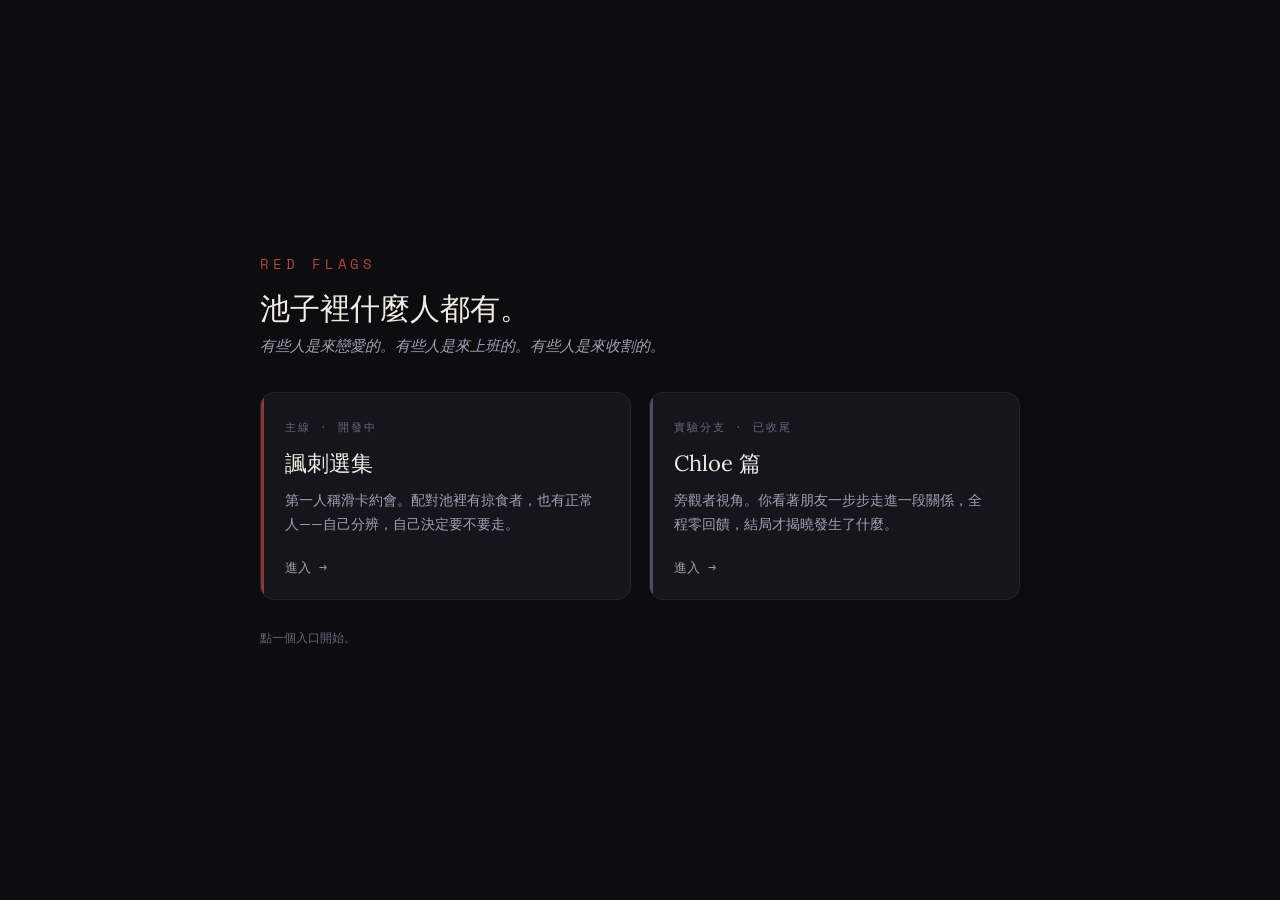
==== commit f325037c: "第三人稱實驗改名 Hannah→Chloe＋入口選單接線＋角色擴充文件 延續 2026-06-20 的 POV 分線決策：主線獨佔 Hannah×Marcus， 第三人稱旁觀者實驗改名為 Chloe×" ====
--- a/index.html
+++ b/index.html
@@ -41,7 +41,7 @@
     content:''; position:absolute; left:0; top:0; bottom:0; width:3px;
     background:var(--red); opacity:.75; transition:opacity .25s ease;
   }
-  .entry.hannah::before{ background:var(--purple); }
+  .entry.chloe::before{ background:var(--purple); }
   .entry:hover{ transform:translateY(-4px); border-color:#3a3646; box-shadow:0 14px 40px rgba(0,0,0,.45); }
   .entry:hover::before{ opacity:1; }
 
@@ -49,7 +49,7 @@
     font-family:'Space Mono', monospace; font-size:11px; letter-spacing:.18em;
     color:var(--dimmer); margin-bottom:14px;
   }
-  .entry.hannah .tag{ color:var(--dimmer); }
+  .entry.chloe .tag{ color:var(--dimmer); }
   .title{ font-size:22px; margin-bottom:10px; }
   .desc{ color:var(--dim); font-size:14px; line-height:1.7; margin-bottom:20px; }
   .go{ font-family:'Space Mono', monospace; font-size:13px; color:var(--ink); opacity:.65; }
@@ -72,9 +72,9 @@
         <div class="go">進入 →</div>
       </a>
 
-      <a class="entry hannah" href="hannah.html">
+      <a class="entry chloe" href="chloe.html">
         <div class="tag">實驗分支 · 已收尾</div>
-        <div class="title">Hannah 篇</div>
+        <div class="title">Chloe 篇</div>
         <div class="desc">旁觀者視角。你看著朋友一步步走進一段關係，全程零回饋，結局才揭曉發生了什麼。</div>
         <div class="go">進入 →</div>
       </a>
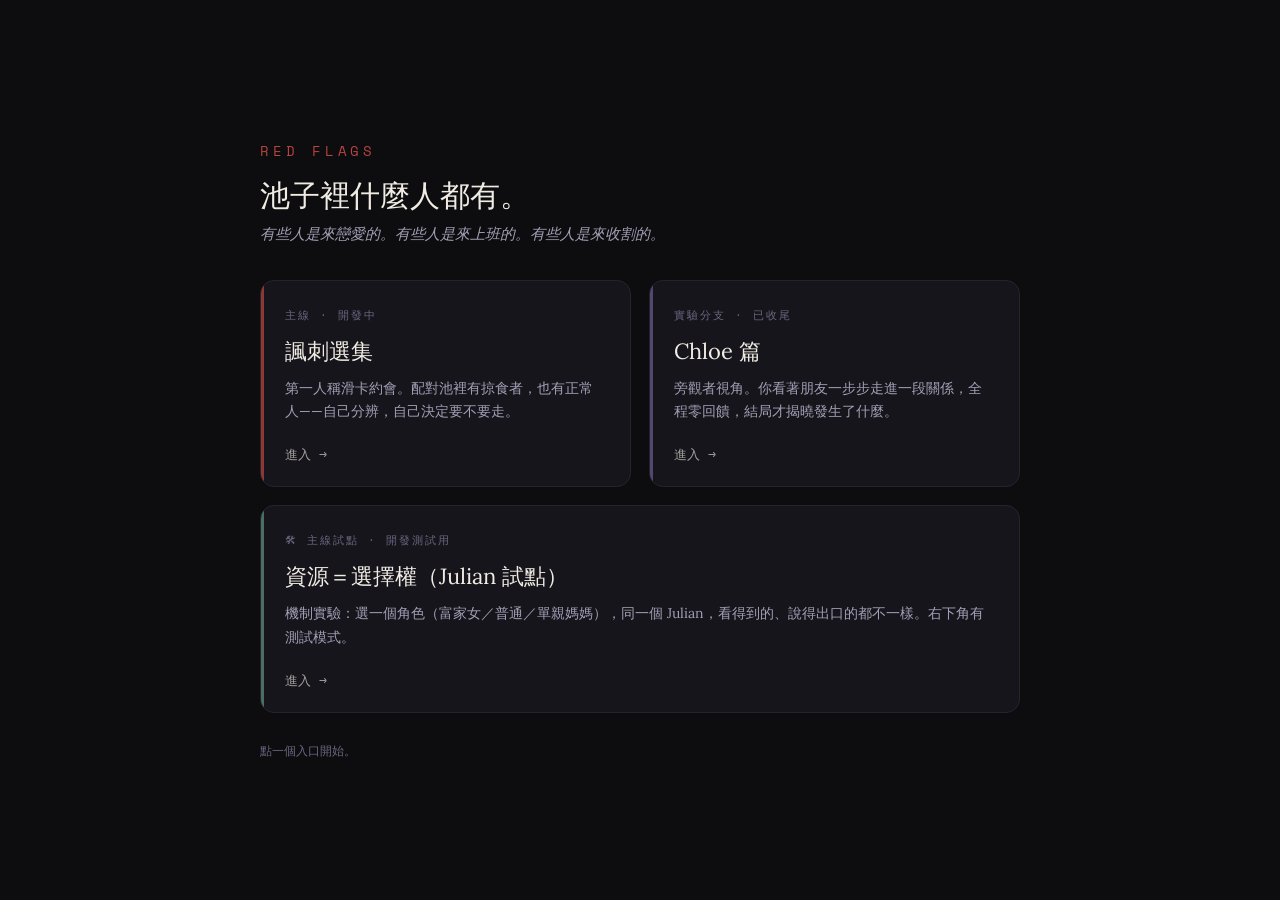
==== commit 4ff18db3: "整理目錄結構：根目錄只留 index.html，其餘頁面收進 pages/ 避免打開資料夾看到多個 html 不知開哪個。 - anthology.html、chloe.html 移入 pages/，" ====
--- a/index.html
+++ b/index.html
@@ -42,6 +42,8 @@
     background:var(--red); opacity:.75; transition:opacity .25s ease;
   }
   .entry.chloe::before{ background:var(--purple); }
+  .entry.pilot::before{ background:#5a8c7a; }
+  .entry.pilot{ grid-column:1 / -1; }
   .entry:hover{ transform:translateY(-4px); border-color:#3a3646; box-shadow:0 14px 40px rgba(0,0,0,.45); }
   .entry:hover::before{ opacity:1; }
 
@@ -65,17 +67,24 @@
     <div class="tagline">有些人是來戀愛的。有些人是來上班的。有些人是來收割的。</div>
 
     <div class="cards">
-      <a class="entry" href="anthology.html">
+      <a class="entry" href="pages/anthology.html">
         <div class="tag">主線 · 開發中</div>
         <div class="title">諷刺選集</div>
         <div class="desc">第一人稱滑卡約會。配對池裡有掠食者，也有正常人——自己分辨，自己決定要不要走。</div>
         <div class="go">進入 →</div>
       </a>
 
-      <a class="entry chloe" href="chloe.html">
+      <a class="entry chloe" href="pages/chloe.html">
         <div class="tag">實驗分支 · 已收尾</div>
         <div class="title">Chloe 篇</div>
         <div class="desc">旁觀者視角。你看著朋友一步步走進一段關係，全程零回饋，結局才揭曉發生了什麼。</div>
+        <div class="go">進入 →</div>
+      </a>
+
+      <a class="entry pilot" href="pages/julian-pilot.html">
+        <div class="tag">🛠 主線試點 · 開發測試用</div>
+        <div class="title">資源＝選擇權（Julian 試點）</div>
+        <div class="desc">機制實驗：選一個角色（富家女／普通／單親媽媽），同一個 Julian，看得到的、說得出口的都不一樣。右下角有測試模式。</div>
         <div class="go">進入 →</div>
       </a>
     </div>
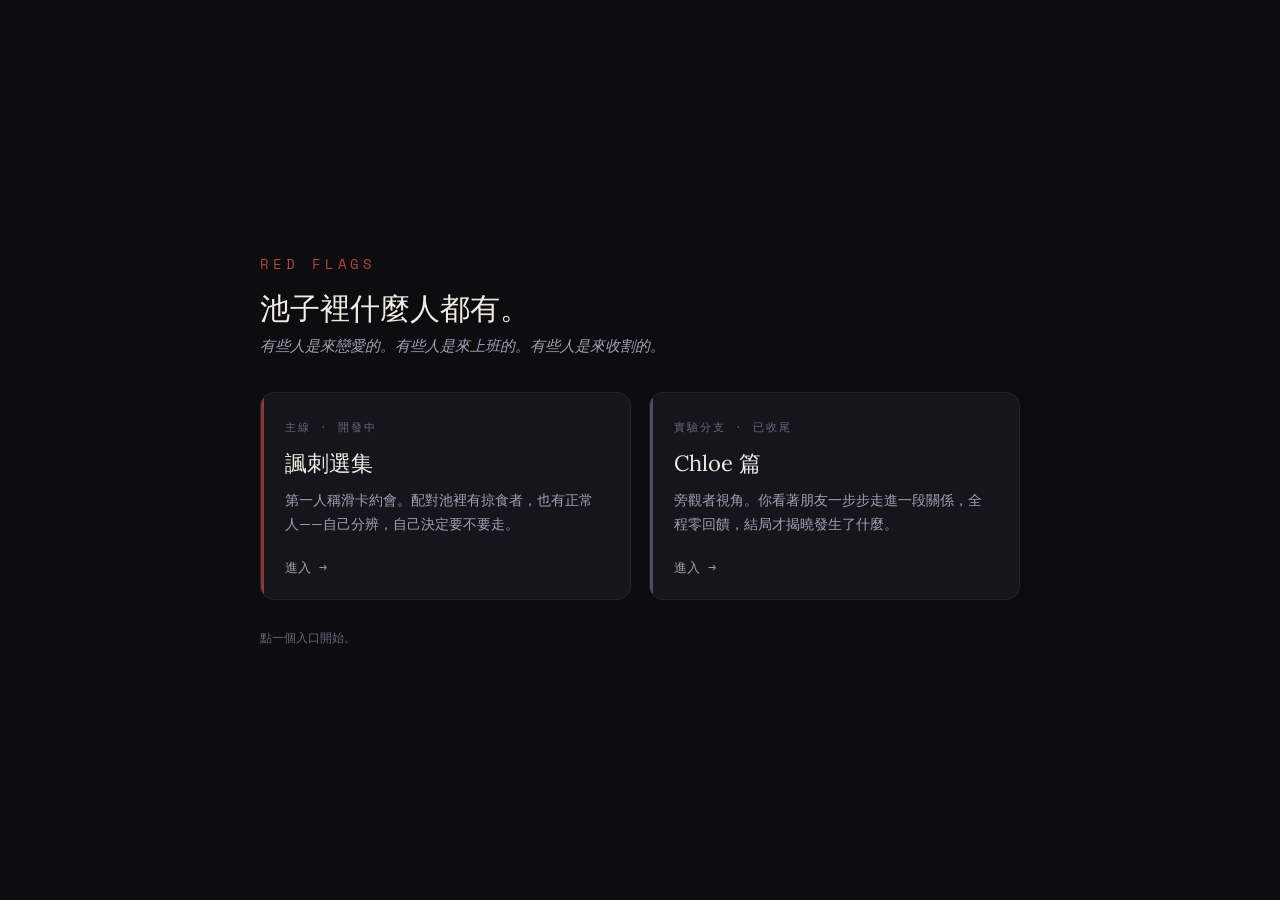
==== commit be76994b: "入口選單拿掉「Julian 試點」卡：機制已併入選集，試點不再是獨立入口 試點檔（julian-pilot.html / pilot-engine.js）暫留當測試工具，等選集自帶測試模式後再整個刪。" ====
--- a/index.html
+++ b/index.html
@@ -80,13 +80,6 @@
         <div class="desc">旁觀者視角。你看著朋友一步步走進一段關係，全程零回饋，結局才揭曉發生了什麼。</div>
         <div class="go">進入 →</div>
       </a>
-
-      <a class="entry pilot" href="pages/julian-pilot.html">
-        <div class="tag">🛠 主線試點 · 開發測試用</div>
-        <div class="title">資源＝選擇權（Julian 試點）</div>
-        <div class="desc">機制實驗：選一個角色（富家女／普通／單親媽媽），同一個 Julian，看得到的、說得出口的都不一樣。右下角有測試模式。</div>
-        <div class="go">進入 →</div>
-      </a>
     </div>
 
     <div class="foot">點一個入口開始。</div>
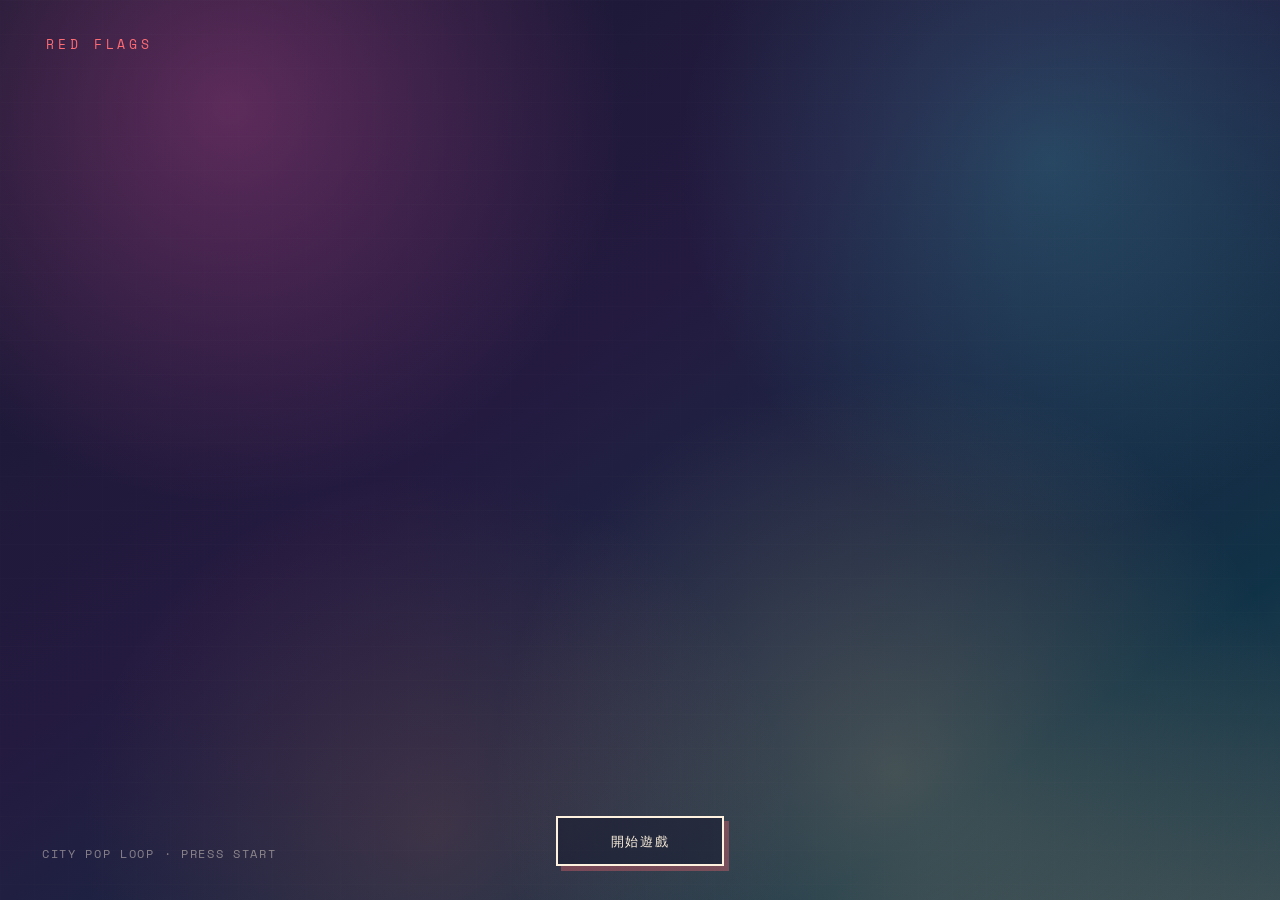
==== commit f8545eec: "Polish RFD city-pop game UI" ====
--- a/index.html
+++ b/index.html
@@ -7,82 +7,693 @@
 <link href="https://fonts.googleapis.com/css2?family=Lora:ital,wght@0,400;0,600;1,400&family=Space+Mono&display=swap" rel="stylesheet">
 <style>
   :root{
-    --bg:#0d0d0f; --ink:#f0ece4; --dim:#a39eb5; --dimmer:#6b6680;
-    --line:#26232e; --card:#16151b;
-    --red:#b6443f; --purple:#6a5a8c;
+    --sky:#1a5d72; --night:#123247; --cream:#fff4df; --paper:#fffaf0;
+    --ink:#2d241e; --dim:#695b50; --dimmer:#8b7a6d;
+    --line:#ddc6aa; --card:#fff9ed;
+    --red:#b7352f; --coral:#e36f58; --teal:#2f8791; --mustard:#d9a637;
+    --jade:#5d9b7d; --violet:#7e6ea9;
+    --outline:#312117; --outline-soft:#6e4b35;
+    --cel-shadow:rgba(49,33,23,.22);
   }
   *{box-sizing:border-box; margin:0; padding:0;}
   body{
-    background:var(--bg); color:var(--ink);
+    background:
+      radial-gradient(circle at 18% 18%, rgba(227,111,88,.35), transparent 26%),
+      radial-gradient(circle at 86% 12%, rgba(217,166,55,.32), transparent 24%),
+      linear-gradient(135deg, #f6c989 0%, #f6ddbd 24%, #f9efe3 48%, #6db2bc 49%, #1d6578 100%);
+    color:var(--ink);
     font-family:'Lora', Georgia, serif;
     min-height:100vh; display:flex; align-items:center; justify-content:center;
-    padding:32px 20px;
-  }
-  .landing{ width:100%; max-width:760px; animation:fade .8s ease both; }
+    padding:32px 20px; position:relative; overflow:hidden;
+  }
+  body::before{
+    content:''; position:absolute; inset:0;
+    background:
+      linear-gradient(90deg, rgba(18,50,71,.08) 1px, transparent 1px),
+      linear-gradient(0deg, rgba(18,50,71,.06) 1px, transparent 1px);
+    background-size:42px 42px; mix-blend-mode:multiply; pointer-events:none;
+  }
+  body::after{
+    content:''; position:absolute; right:-9vw; top:8vh; width:42vw; height:70vh;
+    background:linear-gradient(180deg, rgba(18,50,71,.88), rgba(16,43,61,.54));
+    clip-path:polygon(12% 0, 100% 0, 100% 100%, 0 100%);
+    opacity:.55; pointer-events:none;
+  }
+  .landing{
+    width:100%; max-width:1040px; min-height:640px;
+    display:grid; grid-template-columns:minmax(260px, 360px) 1fr; gap:34px;
+    position:relative; z-index:1; animation:fade .8s ease both;
+  }
   @keyframes fade{ from{opacity:0; transform:translateY(12px);} to{opacity:1; transform:none;} }
 
+  .intro{
+    align-self:center; padding:34px 8px 34px 0;
+    position:relative;
+  }
   .brand{
     font-family:'Space Mono', monospace; letter-spacing:.28em;
-    font-size:14px; color:var(--red); margin-bottom:14px;
-  }
-  .headline{ font-size:30px; line-height:1.35; margin-bottom:8px; }
-  .tagline{ color:var(--dim); font-size:15px; margin-bottom:36px; font-style:italic; }
-
-  .cards{ display:grid; grid-template-columns:1fr 1fr; gap:18px; }
-  @media (max-width:620px){ .cards{ grid-template-columns:1fr; } }
+    font-size:13px; color:#fff8eb; margin-bottom:18px;
+    text-shadow:0 2px 12px rgba(18,50,71,.35);
+  }
+  .headline{
+    font-size:clamp(34px, 5vw, 58px); line-height:1.05; margin-bottom:18px;
+    text-shadow:3px 3px 0 rgba(255,244,223,.58), 7px 7px 0 rgba(18,50,71,.15);
+  }
+  .tagline{
+    color:#3f332b; font-size:16px; line-height:1.9; margin-bottom:30px;
+    max-width:29ch; background:rgba(255,250,240,.56);
+    border:2px solid var(--outline); padding:16px 18px;
+    box-shadow:7px 7px 0 rgba(18,50,71,.18);
+  }
+  .thread-note{
+    font-family:'Space Mono', monospace; font-size:11px; line-height:1.9;
+    color:#fff8eb; max-width:34ch; letter-spacing:.04em;
+    text-shadow:0 2px 10px rgba(18,50,71,.34);
+  }
+
+  .board{
+    position:relative; background:rgba(255,244,223,.78);
+    border:2px solid var(--outline); border-radius:6px;
+    padding:34px 34px 30px; align-self:center; min-height:590px;
+    box-shadow:10px 10px 0 rgba(18,50,71,.28), 18px 18px 0 rgba(183,53,47,.14), inset 0 0 0 2px rgba(255,255,255,.42);
+    overflow:hidden;
+  }
+  .board::before{
+    content:''; position:absolute; inset:0;
+    background:
+      radial-gradient(circle at 14% 16%, rgba(183,53,47,.16), transparent 8%),
+      radial-gradient(circle at 84% 24%, rgba(47,135,145,.16), transparent 12%),
+      linear-gradient(90deg, rgba(109,71,45,.08) 1px, transparent 1px),
+      linear-gradient(0deg, rgba(109,71,45,.07) 1px, transparent 1px);
+    background-size:auto, auto, 24px 24px, 24px 24px;
+    pointer-events:none;
+  }
+  .board-title{
+    position:relative; z-index:2; display:flex; justify-content:space-between; align-items:flex-start;
+    margin-bottom:20px; gap:20px;
+  }
+  .board-kicker{
+    font-family:'Space Mono', monospace; font-size:11px; letter-spacing:.18em;
+    color:var(--teal); text-transform:uppercase;
+  }
+  .board-copy{
+    max-width:260px; text-align:right; color:var(--dim); font-size:13px; line-height:1.7;
+  }
+  .thread-layer{
+    position:absolute; inset:0; width:100%; height:100%; pointer-events:none; z-index:1;
+  }
+  .thread-layer path{
+    fill:none; stroke:var(--red); stroke-width:2.4; stroke-linecap:round;
+    stroke-linejoin:round; opacity:.72;
+  }
+  .thread-layer path.thread-ink{
+    stroke:var(--outline); stroke-width:5.4; opacity:.58;
+  }
+  .thread-layer path.thread-ink.soft{ stroke-width:3.6; opacity:.38; }
+  .thread-layer path.soft{ stroke:#d95c52; stroke-width:1.4; opacity:.52; }
+  .thread-layer circle{ fill:var(--red); opacity:.78; }
+  .thread-layer circle.thread-ink{ fill:var(--outline); opacity:.68; }
+
+  .cards{
+    position:relative; z-index:2; display:grid; grid-template-columns:repeat(2, minmax(0, 1fr));
+    gap:18px; align-items:stretch;
+  }
 
   .entry{
     display:block; text-decoration:none; color:inherit;
-    background:var(--card); border:1px solid var(--line); border-radius:14px;
-    padding:26px 24px 22px; position:relative; overflow:hidden;
-    transition:transform .25s ease, border-color .25s ease, box-shadow .25s ease;
+    background:var(--card); border:2px solid var(--outline); border-radius:8px;
+    padding:22px 22px 20px; position:relative; overflow:visible;
+    min-height:230px;
+    box-shadow:7px 7px 0 rgba(217,166,55,.35), 12px 12px 0 rgba(47,135,145,.18);
+    transition:transform .22s ease, border-color .22s ease, box-shadow .22s ease;
   }
   .entry::before{
-    content:''; position:absolute; left:0; top:0; bottom:0; width:3px;
-    background:var(--red); opacity:.75; transition:opacity .25s ease;
-  }
-  .entry.chloe::before{ background:var(--purple); }
-  .entry.pilot::before{ background:#5a8c7a; }
-  .entry.pilot{ grid-column:1 / -1; }
-  .entry:hover{ transform:translateY(-4px); border-color:#3a3646; box-shadow:0 14px 40px rgba(0,0,0,.45); }
-  .entry:hover::before{ opacity:1; }
+    content:''; position:absolute; left:18px; top:-9px; width:12px; height:12px;
+    background:var(--red); border:2px solid var(--outline); border-radius:50%;
+    box-shadow:2px 2px 0 rgba(78,32,20,.24);
+  }
+  .entry::after{
+    content:''; position:absolute; right:18px; top:17px; width:64px; height:44px;
+    border:2px solid var(--outline-soft); background:
+      linear-gradient(135deg, rgba(227,111,88,.34), rgba(255,244,223,.2)),
+      repeating-linear-gradient(90deg, transparent 0 9px, rgba(45,36,30,.09) 10px 11px);
+    box-shadow:3px 3px 0 rgba(49,33,23,.16);
+    transform:rotate(4deg); opacity:.8;
+  }
+  .entry.chloe{ transform:rotate(1.2deg); box-shadow:7px 7px 0 rgba(47,135,145,.28), 12px 12px 0 rgba(126,110,169,.14); }
+  .entry.chloe::before{ background:var(--jade); }
+  .entry:hover{
+    transform:translateY(-5px) rotate(.2deg); border-color:var(--outline);
+    box-shadow:9px 9px 0 rgba(183,53,47,.25), 15px 15px 0 rgba(18,50,71,.18);
+  }
 
   .tag{
     font-family:'Space Mono', monospace; font-size:11px; letter-spacing:.18em;
-    color:var(--dimmer); margin-bottom:14px;
-  }
-  .entry.chloe .tag{ color:var(--dimmer); }
-  .title{ font-size:22px; margin-bottom:10px; }
-  .desc{ color:var(--dim); font-size:14px; line-height:1.7; margin-bottom:20px; }
-  .go{ font-family:'Space Mono', monospace; font-size:13px; color:var(--ink); opacity:.65; }
-  .entry:hover .go{ opacity:1; }
-
-  .foot{ margin-top:30px; color:var(--dimmer); font-size:12px; }
+    color:var(--red); margin-bottom:16px; text-transform:uppercase;
+  }
+  .entry.chloe .tag{ color:var(--teal); }
+  .title{ font-size:24px; margin-bottom:12px; position:relative; z-index:1; }
+  .desc{ color:var(--dim); font-size:16px; line-height:1.8; margin-bottom:24px; position:relative; z-index:1; max-width:34ch; }
+  .go{
+    display:inline-flex; align-items:center; gap:8px;
+    font-family:'Space Mono', monospace; font-size:12px; color:var(--ink);
+    background:#ffe7d0; border:2px solid var(--outline); padding:8px 12px;
+    box-shadow:4px 4px 0 rgba(183,53,47,.22);
+  }
+  .entry.chloe .go{ background:#def0e8; border-color:var(--outline); box-shadow:4px 4px 0 rgba(47,135,145,.20); }
+
+  .trace{
+    position:absolute; z-index:3; background:#fffef8; border:2px solid var(--outline);
+    color:var(--dimmer); font-family:'Space Mono', monospace; font-size:9px; letter-spacing:.12em;
+    box-shadow:5px 5px 0 var(--cel-shadow);
+  }
+  .receipt{ right:46px; bottom:34px; width:86px; height:58px; transform:rotate(-5deg); }
+  .receipt::before, .receipt::after, .photo-strip::before, .photo-strip::after{
+    content:''; display:block; height:6px; margin:8px 10px; background:rgba(45,36,30,.18);
+  }
+  .receipt::after{ width:44px; }
+  .photo-strip{ left:42px; bottom:36px; width:74px; height:70px; transform:rotate(5deg); background:#f3ede0; }
+  .photo-strip::before{ height:30px; background:linear-gradient(135deg, rgba(47,135,145,.28), rgba(126,110,169,.24)); }
+  .photo-strip::after{ width:38px; }
+  .trait-strip{
+    position:relative; z-index:2; margin-top:18px; padding:14px 16px;
+    background:rgba(255,250,240,.82); border:2px dashed var(--outline-soft);
+    display:flex; align-items:center; gap:10px; flex-wrap:wrap;
+    box-shadow:5px 5px 0 rgba(49,33,23,.12);
+  }
+  .trait-label{ font-family:'Space Mono', monospace; font-size:10px; color:var(--dimmer); letter-spacing:.14em; margin-right:6px; }
+  .trait-chip{
+    height:24px; min-width:54px; border-radius:2px; border:2px solid var(--outline-soft);
+    background:#fff; box-shadow:3px 3px 0 rgba(79,53,28,.16); position:relative;
+  }
+  .trait-chip.red{ background:#ffe1d8; }
+  .trait-chip.green{ background:#dcf0e5; }
+  .trait-chip.gold{ background:#f8e6b8; }
+  .trait-chip::before{ content:''; position:absolute; left:8px; right:8px; top:10px; height:3px; background:rgba(45,36,30,.22); }
+
+  .foot{
+    position:relative; z-index:2; margin-top:22px; color:var(--dim); font-size:12px;
+    font-family:'Space Mono', monospace; letter-spacing:.08em;
+  }
+
+  .opening{
+    position:fixed; inset:0; z-index:10;
+    --room-x:-50%; --room-y:-50%;
+    --room-rotate:-2.8deg; --room-skew:-3deg;
+    --room-scale-start:1.06; --room-scale-snap:.84;
+    --room-scale-rest:.88; --room-scale-exit:.92;
+    background:
+      radial-gradient(circle at 18% 12%, rgba(219,79,163,.34), transparent 30%),
+      radial-gradient(circle at 82% 18%, rgba(67,214,214,.22), transparent 29%),
+      radial-gradient(circle at 70% 86%, rgba(246,201,137,.22), transparent 34%),
+      radial-gradient(circle at 34% 92%, rgba(227,111,88,.18), transparent 30%),
+      linear-gradient(145deg, #17182f 0%, #241a40 42%, #103247 82%, #f6c989 180%);
+    color:var(--cream); overflow:hidden;
+    transition:opacity .42s cubic-bezier(.22,1,.36,1), visibility .42s cubic-bezier(.22,1,.36,1);
+  }
+  .opening.is-dismissed{ opacity:0; visibility:hidden; pointer-events:none; }
+  .opening::before{
+    content:''; position:absolute; inset:0; pointer-events:none; opacity:.18;
+    background:
+      linear-gradient(rgba(255,255,255,.035) 1px, transparent 1px),
+      linear-gradient(90deg, rgba(255,255,255,.02) 1px, transparent 1px);
+    background-size:34px 34px; mix-blend-mode:screen;
+  }
+  .opening-brand{
+    position:absolute; left:46px; top:34px; z-index:12;
+    color:#ff6b73; font-family:'Space Mono', monospace;
+    letter-spacing:.3em; font-size:13px;
+  }
+  .opening-scene{
+    position:absolute; inset:0; opacity:0; animation-fill-mode:both;
+  }
+  .opening-scene-1{ animation:openingShotOne 17s cubic-bezier(.18,.82,.22,1) infinite; }
+  .opening-scene-2{ animation:openingShotTwo 17s cubic-bezier(.18,.82,.22,1) infinite; }
+  .opening-scene-3{ animation:openingShotThree 17s cubic-bezier(.18,.82,.22,1) infinite; }
+  .opening-scene-4{ animation:openingShotFour 17s cubic-bezier(.18,.82,.22,1) infinite; }
+  .opening-caption{ position:absolute; z-index:8; left:7vw; top:16vh; }
+  .opening-kicker{
+    font-family:'Space Mono', monospace; color:#43d6d6; text-transform:uppercase;
+    letter-spacing:.22em; font-size:12px; margin-bottom:14px;
+  }
+  .opening-title{
+    font-family:'Space Mono', monospace; font-size:clamp(50px, 7vw, 118px);
+    line-height:.92; letter-spacing:.03em; color:var(--cream);
+    text-shadow:6px 6px 0 rgba(219,79,163,.25), -3px -3px 0 rgba(67,214,214,.18);
+  }
+  .opening-subtitle{
+    margin-top:18px; color:#ffe4d1; font-size:clamp(22px, 2.1vw, 34px);
+    line-height:1.32;
+  }
+  .opening-red{ color:#ff6b73; }
+  .opening-thread path{
+    fill:none; stroke:#d73547; stroke-linecap:round; stroke-linejoin:round;
+    filter:drop-shadow(0 0 8px rgba(255,107,115,.48));
+  }
+  .opening-macro{
+    position:absolute; left:54%; top:54%; width:900px; height:560px;
+    transform:translate(-50%, -50%);
+  }
+  .opening-window{
+    position:absolute; right:24px; top:20px; width:520px; height:420px;
+    border-radius:38px; overflow:hidden;
+    background:
+      linear-gradient(180deg, rgba(67,214,214,.18), rgba(219,79,163,.14)),
+      linear-gradient(135deg, rgba(255,255,255,.24), rgba(255,255,255,.05));
+    border:1px solid rgba(255,255,255,.28);
+    box-shadow:0 28px 90px rgba(0,0,0,.3);
+  }
+  .opening-window::before{
+    content:''; position:absolute; inset:0;
+    background:
+      linear-gradient(90deg, transparent 0 21%, rgba(255,255,255,.22) 22% 23%, transparent 24% 49%, rgba(255,255,255,.18) 50% 51%, transparent 52% 74%, rgba(255,255,255,.15) 75% 76%, transparent 77%),
+      linear-gradient(180deg, transparent 0 64%, rgba(255,255,255,.18) 65% 66%, transparent 67%);
+  }
+  .opening-window::after{
+    content:''; position:absolute; inset:0;
+    background-image:
+      radial-gradient(circle at 12% 68%, #43d6d6 0 2px, transparent 3px),
+      radial-gradient(circle at 24% 78%, #ff6b73 0 2px, transparent 3px),
+      radial-gradient(circle at 68% 64%, #ffc15d 0 2px, transparent 3px),
+      radial-gradient(circle at 86% 76%, #db4fa3 0 2px, transparent 3px);
+    opacity:.86;
+  }
+  .opening-date-card{
+    position:absolute; left:180px; top:120px; width:320px; height:430px;
+    border-radius:34px; background:linear-gradient(180deg, #fff8e8, #ffd8c4);
+    box-shadow:0 32px 90px rgba(0,0,0,.34);
+    transform:rotate(-7deg); overflow:hidden;
+    animation:openingCardFloat 17s cubic-bezier(.2,.86,.2,1) infinite;
+  }
+  .opening-photo{
+    margin:20px; height:236px; border-radius:26px; position:relative; overflow:hidden;
+    background:
+      linear-gradient(145deg, rgba(255,107,115,.5), transparent 52%),
+      linear-gradient(135deg, #31254f, #4fc4ce 62%, #ffd178);
+  }
+  .opening-photo::before{
+    content:''; position:absolute; left:36px; bottom:-8px; width:94px; height:150px;
+    border-radius:54px 54px 18px 18px; background:rgba(255,243,223,.55);
+    filter:blur(.3px);
+  }
+  .opening-date-name{ margin:0 26px; color:#19162a; font-size:39px; font-weight:600; }
+  .opening-date-sub{
+    margin:8px 26px 0; font-family:'Space Mono', monospace;
+    color:#7b4d55; font-size:13px;
+  }
+  .opening-spool{
+    position:absolute; left:54px; top:302px; width:145px; height:145px;
+    border-radius:50%;
+    background:
+      radial-gradient(circle at center, #17182f 0 19%, transparent 20%),
+      repeating-radial-gradient(circle, #d73547 0 6px, #ff8790 7px 11px);
+    box-shadow:0 18px 50px rgba(0,0,0,.32), 0 0 26px rgba(255,107,115,.28);
+    animation:openingSpoolPop 17s cubic-bezier(.2,.86,.2,1) infinite;
+  }
+  .opening-macro-thread{
+    position:absolute; left:118px; top:195px; width:520px; height:330px; z-index:6;
+  }
+  .opening-macro-thread path{
+    stroke-width:7; stroke-dasharray:1100; stroke-dashoffset:1100;
+    animation:openingMacroThread 17s ease infinite;
+  }
+  .opening-room{
+    position:absolute; left:50%; top:52%; width:1240px; height:690px;
+    transform:translate(var(--room-x), var(--room-y)) rotate(var(--room-rotate)) skewY(var(--room-skew)) scale(var(--room-scale-rest));
+    transform-origin:center center;
+    animation:openingRoomSnap 17s cubic-bezier(.16,.88,.2,1) infinite;
+  }
+  .opening-room-wall{
+    position:absolute; inset:22px 36px 138px; border-radius:22px 28px 14px 10px;
+    clip-path:polygon(3% 8%, 99% 0, 96% 91%, 8% 100%);
+    background:
+      linear-gradient(135deg, rgba(255,243,223,.96), rgba(255,214,196,.88)),
+      repeating-linear-gradient(90deg, transparent 0 118px, rgba(25,22,42,.08) 119px 120px);
+    border:2px solid rgba(255,255,255,.5); box-shadow:0 28px 90px rgba(0,0,0,.22), 18px 18px 0 rgba(219,79,163,.14);
+  }
+  .opening-room-floor{
+    position:absolute; left:18px; right:18px; bottom:0; height:174px;
+    background:linear-gradient(180deg, rgba(67,214,214,.16), rgba(219,79,163,.16));
+    clip-path:polygon(12% 0, 92% 8%, 100% 100%, 0 100%);
+  }
+  .opening-room-title{
+    position:absolute; left:82px; top:54px; color:#227e88;
+    font-family:'Space Mono', monospace; letter-spacing:.18em; font-size:12px;
+    text-transform:uppercase;
+  }
+  .opening-evidence{
+    position:absolute; z-index:4; background:#fff9ec; color:#19162a;
+    border:2px solid rgba(25,22,42,.18); box-shadow:10px 12px 0 rgba(23,24,47,.12), 0 14px 38px rgba(23,24,47,.16);
+  }
+  .opening-receipt{
+    left:125px; top:126px; width:178px; height:140px; border-radius:8px 8px 18px 18px;
+    padding:16px; font-family:'Space Mono', monospace; font-size:13px;
+    line-height:1.68; transform:rotate(-5deg);
+  }
+  .opening-mini-profile{
+    left:410px; top:86px; width:188px; height:244px; border-radius:20px;
+    padding:12px; transform:rotate(8deg);
+  }
+  .opening-mini-photo{
+    height:120px; border-radius:13px;
+    background:linear-gradient(135deg, #302756, #45cdd2 58%, #ffd47a);
+  }
+  .opening-mini-name{ margin-top:12px; font-size:23px; font-weight:600; }
+  .opening-mini-sub{
+    margin-top:5px; font-family:'Space Mono', monospace; color:#7b4d55; font-size:10px;
+  }
+  .opening-note{
+    right:150px; top:120px; width:228px; min-height:132px; border-radius:12px;
+    padding:17px; transform:rotate(-9deg); font-size:18px; line-height:1.45;
+  }
+  .opening-chat{
+    left:530px; bottom:192px; width:260px; min-height:112px; border-radius:22px;
+    padding:17px; transform:rotate(-8deg); background:#ffe9dc; font-size:17px; line-height:1.5;
+  }
+  .opening-napkin{
+    right:122px; bottom:218px; width:224px; min-height:114px; border-radius:4px;
+    padding:17px; transform:rotate(11deg);
+    background:linear-gradient(45deg, transparent 48%, rgba(215,53,71,.16) 49%, rgba(215,53,71,.16) 51%, transparent 52%), #fff9ec;
+    font-size:17px; line-height:1.5;
+  }
+  .opening-room-thread{ position:absolute; left:70px; top:60px; width:1060px; height:500px; z-index:6; }
+  .opening-room-thread path{
+    stroke-width:5; stroke-dasharray:2100; stroke-dashoffset:2100;
+    animation:openingRoomThread 17s ease infinite;
+  }
+  .opening-scene-2 .opening-caption{ left:70px; top:auto; bottom:56px; animation:openingCapRoom 17s ease infinite; }
+  .opening-scene-2 .opening-title{ font-size:clamp(42px, 5vw, 88px); }
+  .opening-bind-set{
+    position:absolute; left:50%; top:53%; width:860px; height:570px;
+    transform:translate(-50%, -50%);
+  }
+  .opening-train-seat{
+    position:absolute; left:305px; top:58px; width:250px; height:385px;
+    border-radius:42px 42px 18px 18px;
+    background:linear-gradient(180deg, #2a2b58, #1d5264);
+    border:1px solid rgba(255,255,255,.18); box-shadow:0 32px 88px rgba(0,0,0,.32);
+    animation:openingSeatIn 17s ease infinite;
+  }
+  .opening-train-seat::before{
+    content:''; position:absolute; left:28px; right:28px; top:28px; height:210px;
+    border-radius:28px; background:linear-gradient(180deg, rgba(255,243,223,.18), rgba(67,214,214,.12));
+  }
+  .opening-phone, .opening-mirror{
+    position:absolute; color:#19162a; background:#fff5e8; box-shadow:0 20px 60px rgba(0,0,0,.28);
+  }
+  .opening-phone{
+    left:148px; bottom:86px; width:250px; height:152px; border-radius:28px;
+    padding:19px; transform:rotate(-7deg); font-size:20px; line-height:1.42;
+  }
+  .opening-mirror{
+    right:86px; top:158px; width:272px; border-radius:26px; padding:20px 22px;
+    font-size:18px; line-height:1.7;
+  }
+  .opening-mirror b{
+    display:block; color:#d73547; margin-bottom:7px; font-family:'Space Mono', monospace;
+    font-size:12px; letter-spacing:.14em; text-transform:uppercase;
+  }
+  .opening-bind-thread{ position:absolute; left:112px; top:12px; width:660px; height:530px; z-index:8; }
+  .opening-bind-thread path{
+    stroke-width:7; stroke-dasharray:2600; stroke-dashoffset:2600;
+    animation:openingBindThread 17s ease infinite;
+  }
+  .opening-bind-thread .tight{
+    stroke-width:5; opacity:.86; stroke-dasharray:820; stroke-dashoffset:820;
+    animation:openingBindTight 17s ease infinite;
+  }
+  .opening-scene-3 .opening-caption{ top:20vh; animation:openingCapBind 17s ease infinite; }
+  .opening-choice-card{
+    position:absolute; left:50%; top:48%; width:410px;
+    transform:translate(-50%, -50%) scale(.9);
+    border-radius:30px; padding:36px 42px; text-align:center;
+    background:rgba(255,245,232,.96); color:#19162a;
+    border:1px solid rgba(255,255,255,.4); box-shadow:0 28px 80px rgba(0,0,0,.22);
+    animation:openingChoiceIn 17s cubic-bezier(.2,.86,.2,1) infinite;
+  }
+  .opening-leave{ color:#227e88; font-size:66px; line-height:1; font-weight:600; }
+  .opening-snip{ width:210px; height:86px; margin:10px auto 0; position:relative; }
+  .opening-snip::before, .opening-snip::after{
+    content:''; position:absolute; top:40px; width:92px; height:5px;
+    border-radius:999px; background:#d73547; animation:openingCutEnds 17s ease infinite;
+  }
+  .opening-snip::before{ left:0; transform:rotate(-14deg); }
+  .opening-snip::after{ right:0; transform:rotate(14deg); }
+  .opening-final{
+    position:absolute; left:50%; top:70%; transform:translateX(-50%);
+    width:min(880px, 82vw); text-align:center; color:var(--cream);
+    font-size:clamp(38px, 4.8vw, 72px); line-height:1.15; font-weight:600;
+    animation:openingFinalLine 17s ease infinite;
+  }
+  .opening-logo-wrap{
+    position:absolute; inset:0; display:grid; place-items:center; text-align:center;
+    opacity:0; animation:openingLogoIn 17s ease infinite;
+  }
+  .opening-logo{
+    font-family:'Space Mono', monospace; color:#ff6b73;
+    font-size:clamp(42px, 5.8vw, 92px); letter-spacing:.16em; margin-left:.16em;
+    text-shadow:5px 5px 0 rgba(67,214,214,.18);
+  }
+  .opening-tagline{ margin-top:26px; color:#ffe4d1; font-size:28px; font-style:italic; }
+  .opening-start{
+    position:absolute; left:50%; bottom:34px; z-index:20;
+    transform:translateX(-50%);
+    appearance:none; border:2px solid #fff3df; color:#fff3df;
+    background:rgba(23,24,47,.54); padding:13px 22px; min-height:48px; min-width:168px;
+    font-family:'Space Mono', monospace; font-size:13px; letter-spacing:.12em;
+    box-shadow:5px 5px 0 rgba(255,107,115,.34);
+    cursor:pointer; transition:transform .18s cubic-bezier(.22,1,.36,1), background .18s ease;
+  }
+  .opening-start:hover{ transform:translate(-50%, -2px); background:rgba(215,53,71,.55); }
+  .opening-start:active{ transform:translate(-50%, 1px); }
+  .opening-label{
+    position:absolute; left:42px; bottom:38px; z-index:20;
+    font-family:'Space Mono', monospace; font-size:12px; letter-spacing:.14em;
+    color:rgba(255,243,223,.45);
+  }
+
+  @keyframes openingShotOne{ 0%,2.4%{opacity:0; transform:scale(1.08);} 4.7%,25.9%{opacity:1; transform:scale(1);} 29.2%,100%{opacity:0; transform:scale(.94);} }
+  @keyframes openingShotTwo{ 0%,25.9%{opacity:0; transform:scale(1.08);} 29.2%,49.4%{opacity:1; transform:scale(1);} 52.7%,100%{opacity:0; transform:scale(.94);} }
+  @keyframes openingShotThree{ 0%,49.4%{opacity:0; transform:translateY(16px) scale(1.04);} 52.7%,77.6%{opacity:1; transform:translateY(0) scale(1);} 80.9%,100%{opacity:0; transform:translateY(-14px) scale(.96);} }
+  @keyframes openingShotFour{ 0%,77.2%{opacity:0; transform:scale(.98);} 80.9%,99%{opacity:1; transform:scale(1);} 100%{opacity:0; transform:scale(1.01);} }
+  @keyframes openingCardFloat{ 0%,7.1%{transform:translateX(52px) rotate(-2deg);} 11.8%{transform:translateX(-8px) rotate(-10deg);} 15.1%,25.9%{transform:translateX(0) rotate(-7deg);} 29.2%,100%{transform:translateX(-20px) rotate(-6deg);} }
+  @keyframes openingSpoolPop{ 0%,9.4%{opacity:0; transform:translateY(36px) scale(.8) rotate(-32deg);} 14.1%,25.9%{opacity:1; transform:translateY(0) scale(1) rotate(-12deg);} 29.2%,100%{opacity:0; transform:translateY(-8px) scale(1.02) rotate(-4deg);} }
+  @keyframes openingMacroThread{ 0%,10.4%{stroke-dashoffset:1100;} 16.5%,25.9%{stroke-dashoffset:0;} 29.2%,100%{stroke-dashoffset:-120;} }
+  @keyframes openingRoomSnap{ 0%,28.2%{transform:translate(var(--room-x), var(--room-y)) rotate(calc(var(--room-rotate) - 1.4deg)) skewY(var(--room-skew)) scale(var(--room-scale-start)); filter:blur(1px);} 31.1%{transform:translate(var(--room-x), var(--room-y)) rotate(calc(var(--room-rotate) + .8deg)) skewY(var(--room-skew)) scale(var(--room-scale-snap)); filter:blur(0);} 34.8%,47.1%{transform:translate(var(--room-x), var(--room-y)) rotate(var(--room-rotate)) skewY(var(--room-skew)) scale(var(--room-scale-rest)); filter:blur(0);} 51.8%,100%{transform:translate(var(--room-x), var(--room-y)) rotate(calc(var(--room-rotate) + .6deg)) skewY(var(--room-skew)) scale(var(--room-scale-exit)); filter:blur(.4px);} }
+  @keyframes openingRoomThread{ 0%,32%{stroke-dashoffset:2100;} 39.5%,48.9%{stroke-dashoffset:0;} 52.7%,100%{stroke-dashoffset:-180;} }
+  @keyframes openingCapRoom{ 0%,32%{opacity:0; transform:translateY(24px);} 36.7%,48%{opacity:1; transform:translateY(0);} 51.8%,100%{opacity:0; transform:translateY(-14px);} }
+  @keyframes openingSeatIn{ 0%,53.6%{transform:translateY(22px);} 58.4%{transform:translateY(-5px);} 63.1%,77.2%{transform:translateY(0);} 80.9%,100%{transform:translateY(-6px);} }
+  @keyframes openingBindThread{ 0%,55.5%{stroke-dashoffset:2600;} 65.9%,77.2%{stroke-dashoffset:0;} 80.9%,100%{stroke-dashoffset:-160;} }
+  @keyframes openingBindTight{ 0%,60.2%{stroke-dashoffset:820; transform:scale(1.08); transform-origin:center;} 70.6%,77.2%{stroke-dashoffset:0; transform:scale(.96);} 80.9%,100%{stroke-dashoffset:-80; transform:scale(.94);} }
+  @keyframes openingCapBind{ 0%,53.6%{opacity:0; transform:translateX(-28px);} 58.4%,74.4%{opacity:1; transform:translateX(0);} 79.1%,100%{opacity:0; transform:translateX(22px);} }
+  @keyframes openingChoiceIn{ 0%,79.1%{opacity:0; transform:translate(-50%, -50%) scale(.8);} 81.9%{opacity:1; transform:translate(-50%, -50%) scale(1.08);} 84.7%,87.5%{opacity:1; transform:translate(-50%, -50%) scale(1);} 89.4%,100%{opacity:0; transform:translate(-50%, -50%) scale(1.04);} }
+  @keyframes openingCutEnds{ 0%,82.8%{opacity:0;} 84.7%,94.1%{opacity:1;} 100%{opacity:0;} }
+  @keyframes openingFinalLine{ 0%,82.8%{opacity:0; transform:translateX(-50%) translateY(20px);} 85.6%,88.5%{opacity:1; transform:translateX(-50%) translateY(0);} 90.4%,100%{opacity:0; transform:translateX(-50%) translateY(-8px);} }
+  @keyframes openingLogoIn{ 0%,88.5%{opacity:0; transform:scale(.98);} 91.3%,99%{opacity:1; transform:scale(1);} 100%{opacity:0; transform:scale(1.01);} }
+
+  @media (max-width:860px){
+    .opening{
+      --room-y:-43%;
+      --room-rotate:-6deg; --room-skew:-5deg;
+      --room-scale-start:.76; --room-scale-snap:.58;
+      --room-scale-rest:.64; --room-scale-exit:.68;
+    }
+    body{ overflow:auto; align-items:flex-start; }
+    .landing{ grid-template-columns:1fr; min-height:0; gap:18px; }
+    .intro{ padding:8px 0 0; }
+    .brand{ color:var(--night); text-shadow:none; }
+    .thread-note{ color:var(--night); text-shadow:none; }
+    .board{ min-height:0; padding:26px 20px 22px; }
+    .opening-brand{ left:26px; top:24px; }
+    .opening-caption, .opening-scene-2 .opening-caption, .opening-scene-3 .opening-caption{
+      left:26px; right:26px; top:10vh; bottom:auto; max-width:none;
+    }
+    .opening-title{ font-size:46px; }
+    .opening-subtitle{ font-size:22px; }
+    .opening-macro{ transform:translate(-50%, -42%) scale(.68); }
+    .opening-bind-set{ transform:translate(-50%, -48%) scale(.72); }
+    .opening-logo{ font-size:50px; }
+    .opening-tagline{ font-size:20px; }
+    .opening-start{ bottom:24px; }
+    .opening-label{ left:26px; bottom:30px; }
+  }
+  @media (max-width:620px){
+    .opening{
+      --room-y:-39%;
+      --room-scale-start:.72; --room-scale-snap:.54;
+      --room-scale-rest:.6; --room-scale-exit:.64;
+    }
+    body{ padding:22px 14px; }
+    .cards{ grid-template-columns:1fr; }
+    .board-title{ display:block; }
+    .board-copy{ text-align:left; margin-top:8px; }
+    .entry{ min-height:220px; }
+    .opening-start{ left:50%; right:auto; width:calc(100% - 52px); max-width:320px; }
+    .opening-label{ display:none; }
+  }
+  @media (prefers-reduced-motion: reduce){
+    .opening-scene, .opening-date-card, .opening-spool, .opening-macro-thread path,
+    .opening-room, .opening-room-thread path, .opening-train-seat,
+    .opening-bind-thread path, .opening-bind-thread .tight, .opening-choice-card,
+    .opening-snip::before, .opening-snip::after, .opening-final, .opening-logo-wrap{
+      animation:none !important;
+    }
+    .opening-scene-4, .opening-logo-wrap{ opacity:1; }
+  }
 </style>
 </head>
 <body>
+  <section class="opening" aria-label="Red Flag Dating city-pop opening">
+    <div class="opening-brand">RED FLAGS</div>
+
+    <div class="opening-scene opening-scene-1">
+      <div class="opening-caption">
+        <div class="opening-kicker">Shot 01 · Close-up</div>
+        <div class="opening-title">FATE</div>
+        <div class="opening-subtitle">一開始，你以為那是<span class="opening-red">緣分</span></div>
+      </div>
+      <div class="opening-macro" aria-hidden="true">
+        <div class="opening-window"></div>
+        <div class="opening-spool"></div>
+        <article class="opening-date-card">
+          <div class="opening-photo"></div>
+          <div class="opening-date-name">Julian</div>
+          <div class="opening-date-sub">39 · writing / travel / 3AM</div>
+        </article>
+        <svg class="opening-thread opening-macro-thread" viewBox="0 0 520 330">
+          <path d="M20 248 C122 184 188 244 240 154 C302 46 446 50 470 152 C490 242 352 282 266 212 C192 150 274 58 354 102 C444 152 324 312 174 294 C96 282 62 228 126 188" />
+        </svg>
+      </div>
+    </div>
+
+    <div class="opening-scene opening-scene-2">
+      <div class="opening-room" aria-hidden="true">
+        <div class="opening-room-wall"></div>
+        <div class="opening-room-floor"></div>
+        <div class="opening-room-title">pattern room</div>
+        <article class="opening-evidence opening-receipt">CARD 01 DECLINED<br>CARD 02 DECLINED<br>CARD 03 APPROVED</article>
+        <article class="opening-evidence opening-mini-profile">
+          <div class="opening-mini-photo"></div>
+          <div class="opening-mini-name">Julian</div>
+          <div class="opening-mini-sub">same line / new target</div>
+        </article>
+        <article class="opening-evidence opening-note">同一張卡片。<br>同一個收尾弧度。</article>
+        <article class="opening-evidence opening-chat">「妳是我唯一信任的人。」</article>
+        <article class="opening-evidence opening-napkin">「成熟的人<br>不會逃避難講的事。」</article>
+        <svg class="opening-thread opening-room-thread" viewBox="0 0 1060 500">
+          <path d="M120 120 C240 38 338 70 430 136 C570 222 718 60 862 132 C1000 202 952 368 772 390 C608 410 514 328 376 370 C244 408 124 322 168 224 C198 154 310 172 430 136" />
+        </svg>
+      </div>
+      <div class="opening-caption">
+        <div class="opening-kicker">Shot 02 · Wide</div>
+        <div class="opening-title">PATTERN</div>
+        <div class="opening-subtitle">後來，你開始看見<span class="opening-red">模式</span></div>
+      </div>
+    </div>
+
+    <div class="opening-scene opening-scene-3">
+      <div class="opening-caption">
+        <div class="opening-kicker">Shot 03 · Medium</div>
+        <div class="opening-title">BOUND</div>
+        <div class="opening-subtitle">再後來，你才發現那可能是<span class="opening-red">束縛</span></div>
+      </div>
+      <div class="opening-bind-set" aria-hidden="true">
+        <div class="opening-train-seat"></div>
+        <article class="opening-phone">「都走到這一步了。」</article>
+        <article class="opening-mirror">
+          <b>Player Mirror</b>
+          我哪裡心軟<br>
+          哪句話吞回去<br>
+          哪次終於走了
+        </article>
+        <svg class="opening-thread opening-bind-thread" viewBox="0 0 660 530">
+          <path d="M22 72 C148 26 338 34 466 104 C608 184 596 326 438 354 C292 380 142 306 206 214 C286 100 492 164 574 280 C666 410 416 500 206 444 C82 410 66 290 164 238 C278 178 448 202 544 332" />
+          <path class="tight" d="M154 236 C284 196 402 202 524 250 M130 310 C280 358 420 358 548 306" />
+        </svg>
+      </div>
+    </div>
+
+    <div class="opening-scene opening-scene-4">
+      <div class="opening-choice-card">
+        <div class="opening-leave">離開</div>
+        <div class="opening-snip" aria-hidden="true"></div>
+      </div>
+      <div class="opening-final">看見，和離開，<br>是兩件事。</div>
+      <div class="opening-logo-wrap">
+        <div>
+          <div class="opening-logo">Red Flag Dating</div>
+          <div class="opening-tagline">A dating game about the second thing.</div>
+        </div>
+      </div>
+    </div>
+
+    <div class="opening-label">CITY POP LOOP · PRESS START</div>
+    <button class="opening-start" type="button" aria-label="開始遊戲，進入主選單">開始遊戲</button>
+  </section>
+
   <main class="landing">
-    <div class="brand">RED FLAGS</div>
-    <div class="headline">池子裡什麼人都有。</div>
-    <div class="tagline">有些人是來戀愛的。有些人是來上班的。有些人是來收割的。</div>
-
-    <div class="cards">
-      <a class="entry" href="pages/anthology.html">
-        <div class="tag">主線 · 開發中</div>
-        <div class="title">諷刺選集</div>
-        <div class="desc">第一人稱滑卡約會。配對池裡有掠食者，也有正常人——自己分辨，自己決定要不要走。</div>
-        <div class="go">進入 →</div>
-      </a>
-
-      <a class="entry chloe" href="pages/chloe.html">
-        <div class="tag">實驗分支 · 已收尾</div>
-        <div class="title">Chloe 篇</div>
-        <div class="desc">旁觀者視角。你看著朋友一步步走進一段關係，全程零回饋，結局才揭曉發生了什麼。</div>
-        <div class="go">進入 →</div>
-      </a>
-    </div>
-
-    <div class="foot">點一個入口開始。</div>
+    <section class="intro">
+      <div class="brand">RED FLAGS</div>
+      <div class="headline">池子裡<br>什麼人都有。</div>
+      <div class="tagline">一開始妳以為是緣分。後來發現是模式。再後來，才看見那可能是束縛。</div>
+      <div class="thread-note">PROFILE CARDS / RED THREADS / EXIT WINDOWS</div>
+    </section>
+
+    <section class="board">
+      <svg class="thread-layer" viewBox="0 0 680 590" preserveAspectRatio="none" aria-hidden="true">
+        <path class="thread-ink soft" d="M48 126 C142 72, 216 132, 292 116 S466 62, 612 122" />
+        <path class="thread-ink" d="M76 184 C186 242, 194 330, 312 330 S462 246, 584 294" />
+        <path class="thread-ink soft" d="M124 458 C234 392, 330 504, 438 438 S538 380, 620 454" />
+        <path class="soft" d="M48 126 C142 72, 216 132, 292 116 S466 62, 612 122" />
+        <path d="M76 184 C186 242, 194 330, 312 330 S462 246, 584 294" />
+        <path class="soft" d="M124 458 C234 392, 330 504, 438 438 S538 380, 620 454" />
+        <circle class="thread-ink" cx="76" cy="184" r="8" /><circle class="thread-ink" cx="312" cy="330" r="8" /><circle class="thread-ink" cx="584" cy="294" r="8" />
+        <circle cx="76" cy="184" r="5" /><circle cx="312" cy="330" r="5" /><circle cx="584" cy="294" r="5" />
+      </svg>
+      <div class="board-title">
+        <div>
+          <div class="board-kicker">Tonight's Pool</div>
+        </div>
+        <div class="board-copy">漂亮的卡片、普通的收據、重複出現的線。先選一個入口。</div>
+      </div>
+
+      <div class="cards">
+        <a class="entry" href="pages/anthology.html">
+          <div class="tag">主線 · 開發中</div>
+          <div class="title">諷刺選集</div>
+          <div class="desc">第一人稱滑卡約會。配對池裡有掠食者，也有正常人——自己分辨，自己決定要不要走。</div>
+          <div class="go">進入 →</div>
+          <div class="trace receipt"></div>
+        </a>
+
+        <a class="entry chloe" href="pages/chloe.html">
+          <div class="tag">實驗分支 · 已收尾</div>
+          <div class="title">Chloe 篇</div>
+          <div class="desc">旁觀者視角。你看著朋友一步步走進一段關係，全程零回饋，結局才揭曉發生了什麼。</div>
+          <div class="go">進入 →</div>
+          <div class="trace photo-strip"></div>
+        </a>
+      </div>
+
+      <div class="trait-strip">
+        <span class="trait-label">YOUR PROFILE</span>
+        <span class="trait-chip red"></span>
+        <span class="trait-chip gold"></span>
+        <span class="trait-chip green"></span>
+        <span class="trait-chip red"></span>
+      </div>
+
+      <div class="foot">點一個入口開始。</div>
+    </section>
   </main>
+  <script>
+    const opening = document.querySelector('.opening');
+    const openingStart = document.querySelector('.opening-start');
+
+    openingStart.addEventListener('click', () => {
+      opening.classList.add('is-dismissed');
+      document.querySelector('.entry')?.focus();
+    });
+  </script>
 </body>
 </html>
